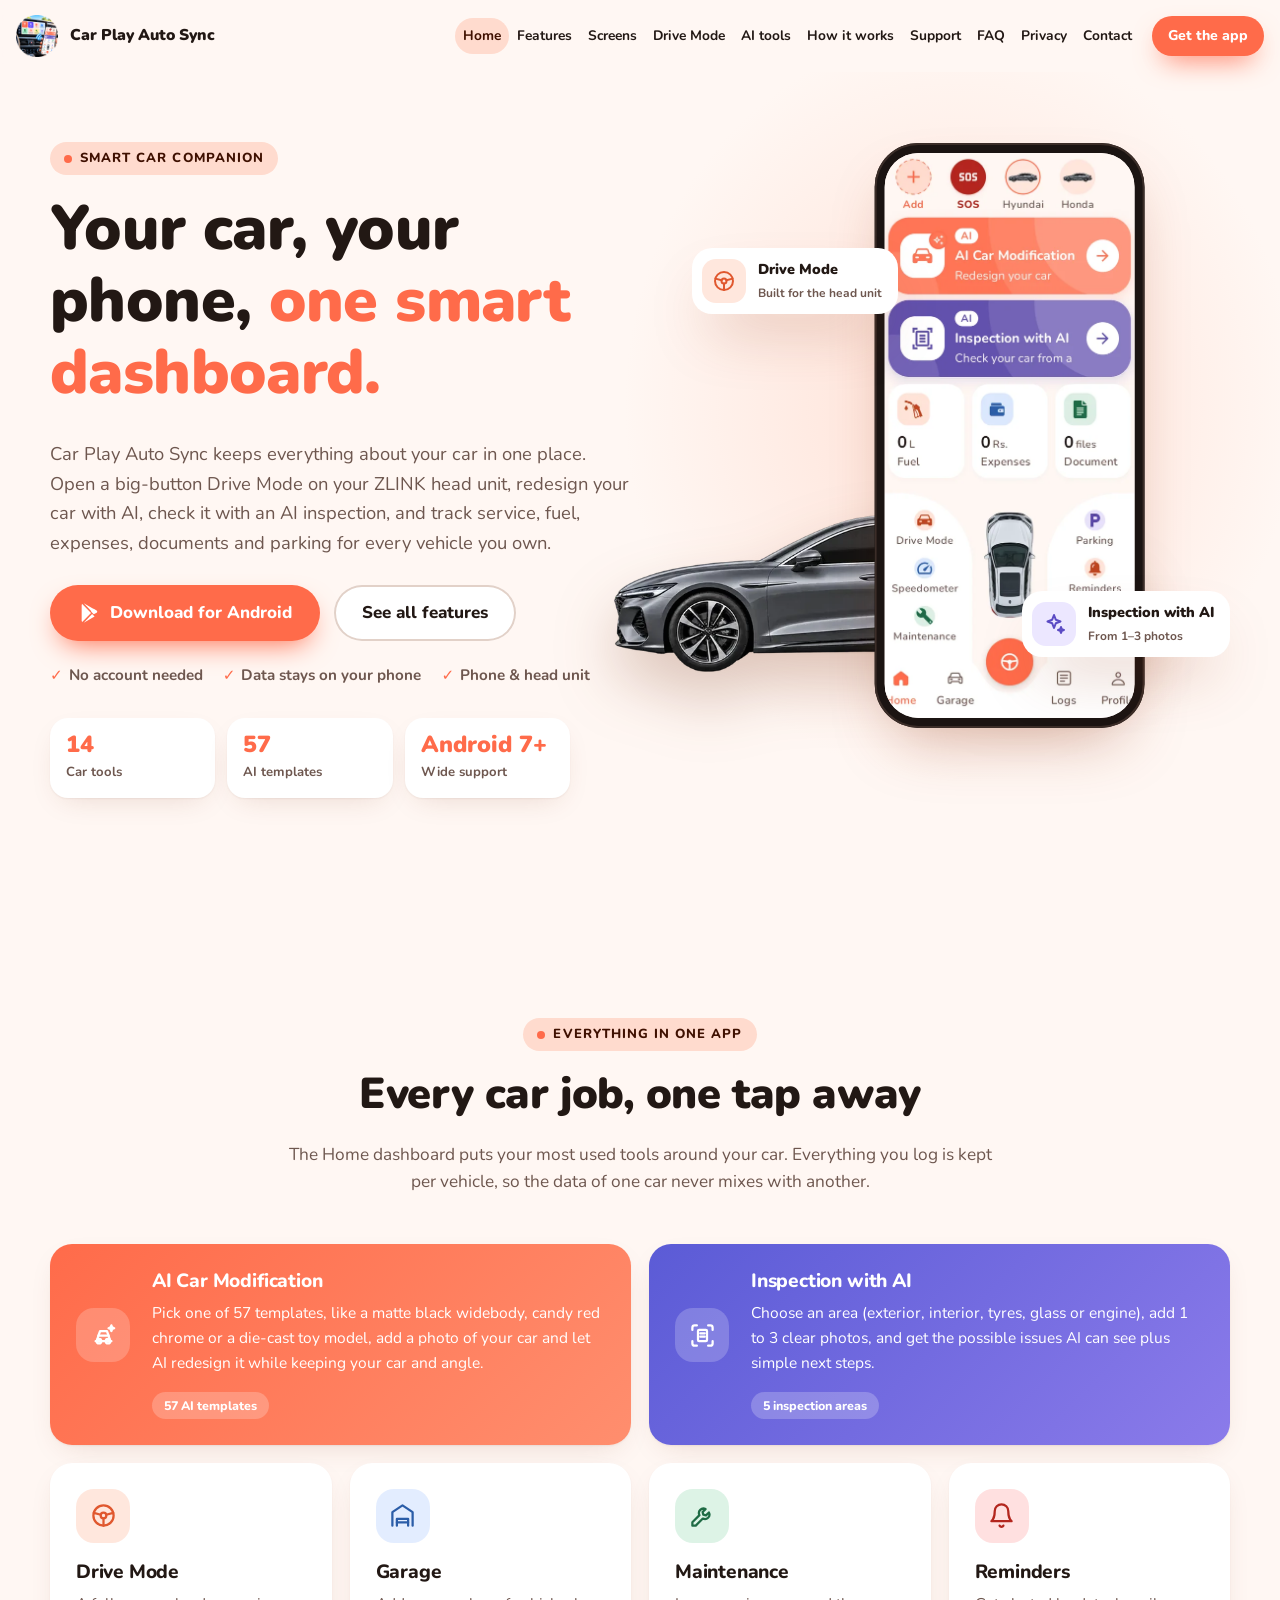
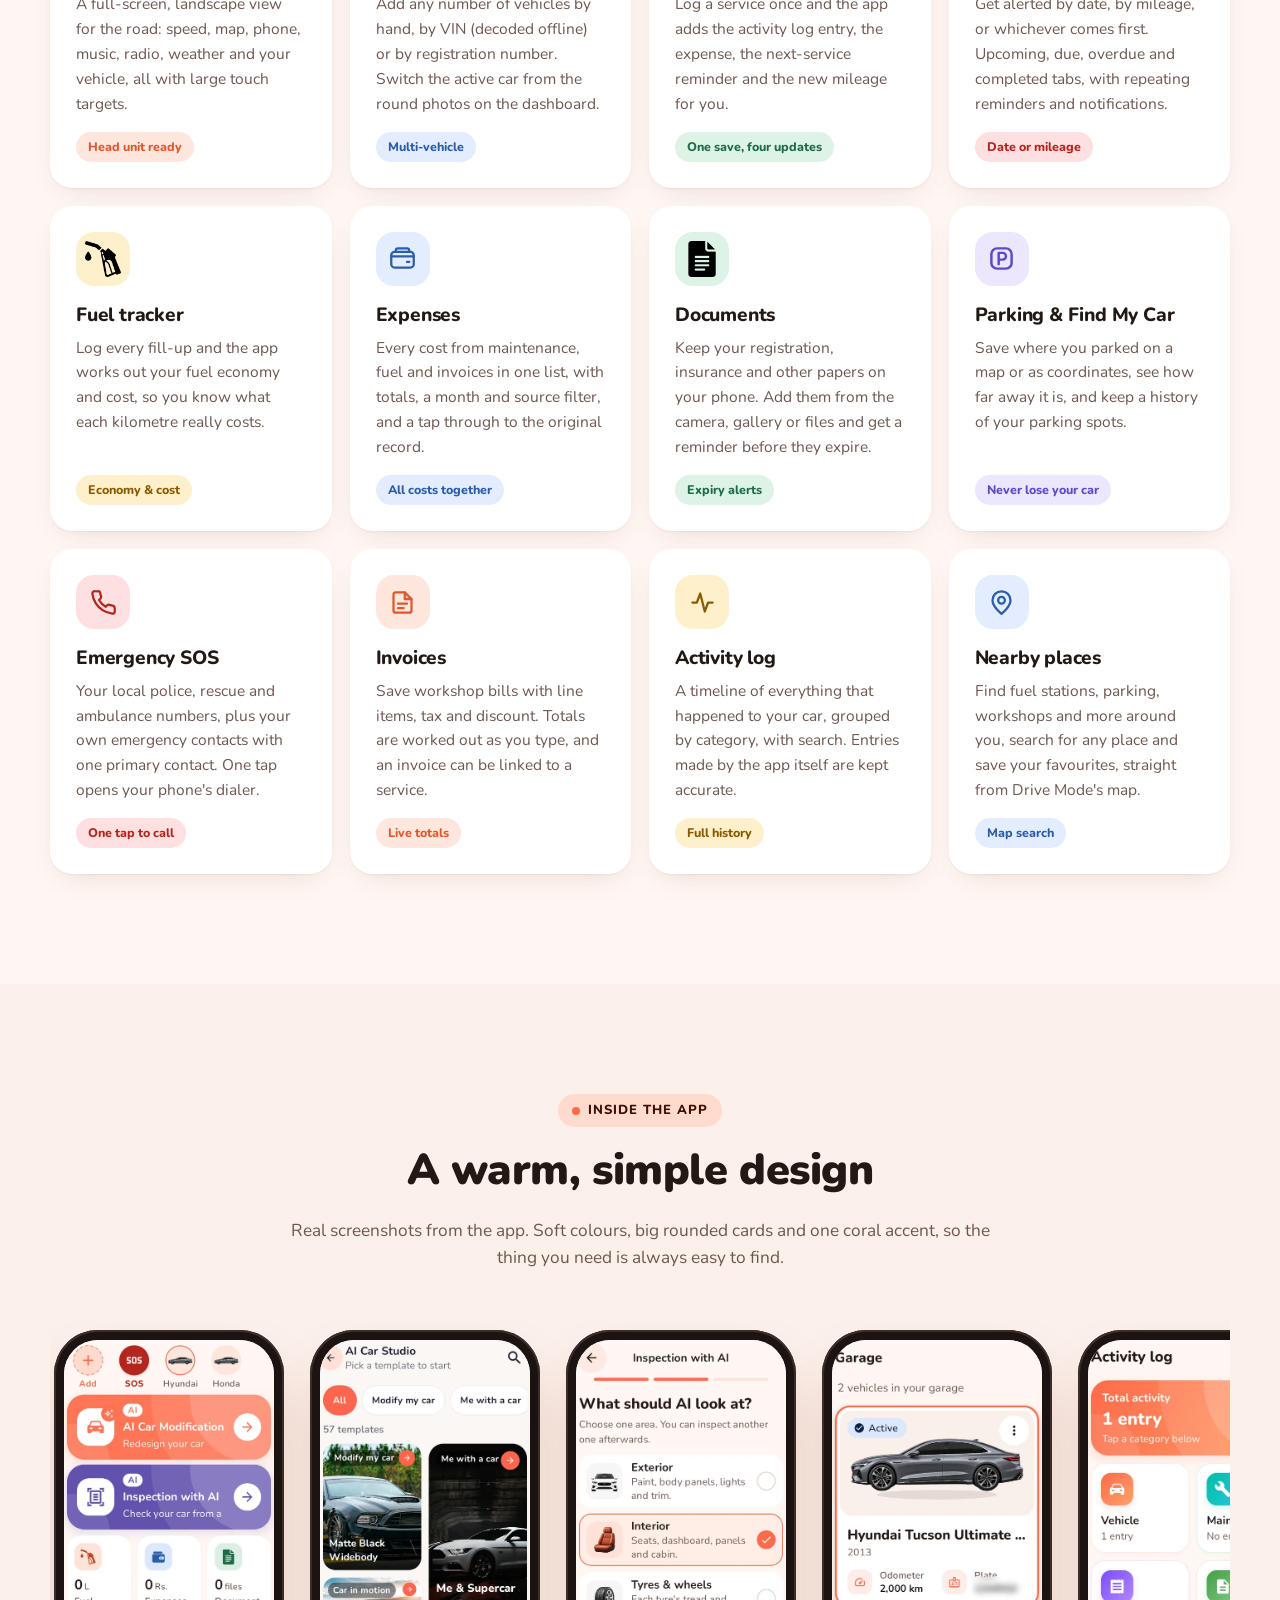
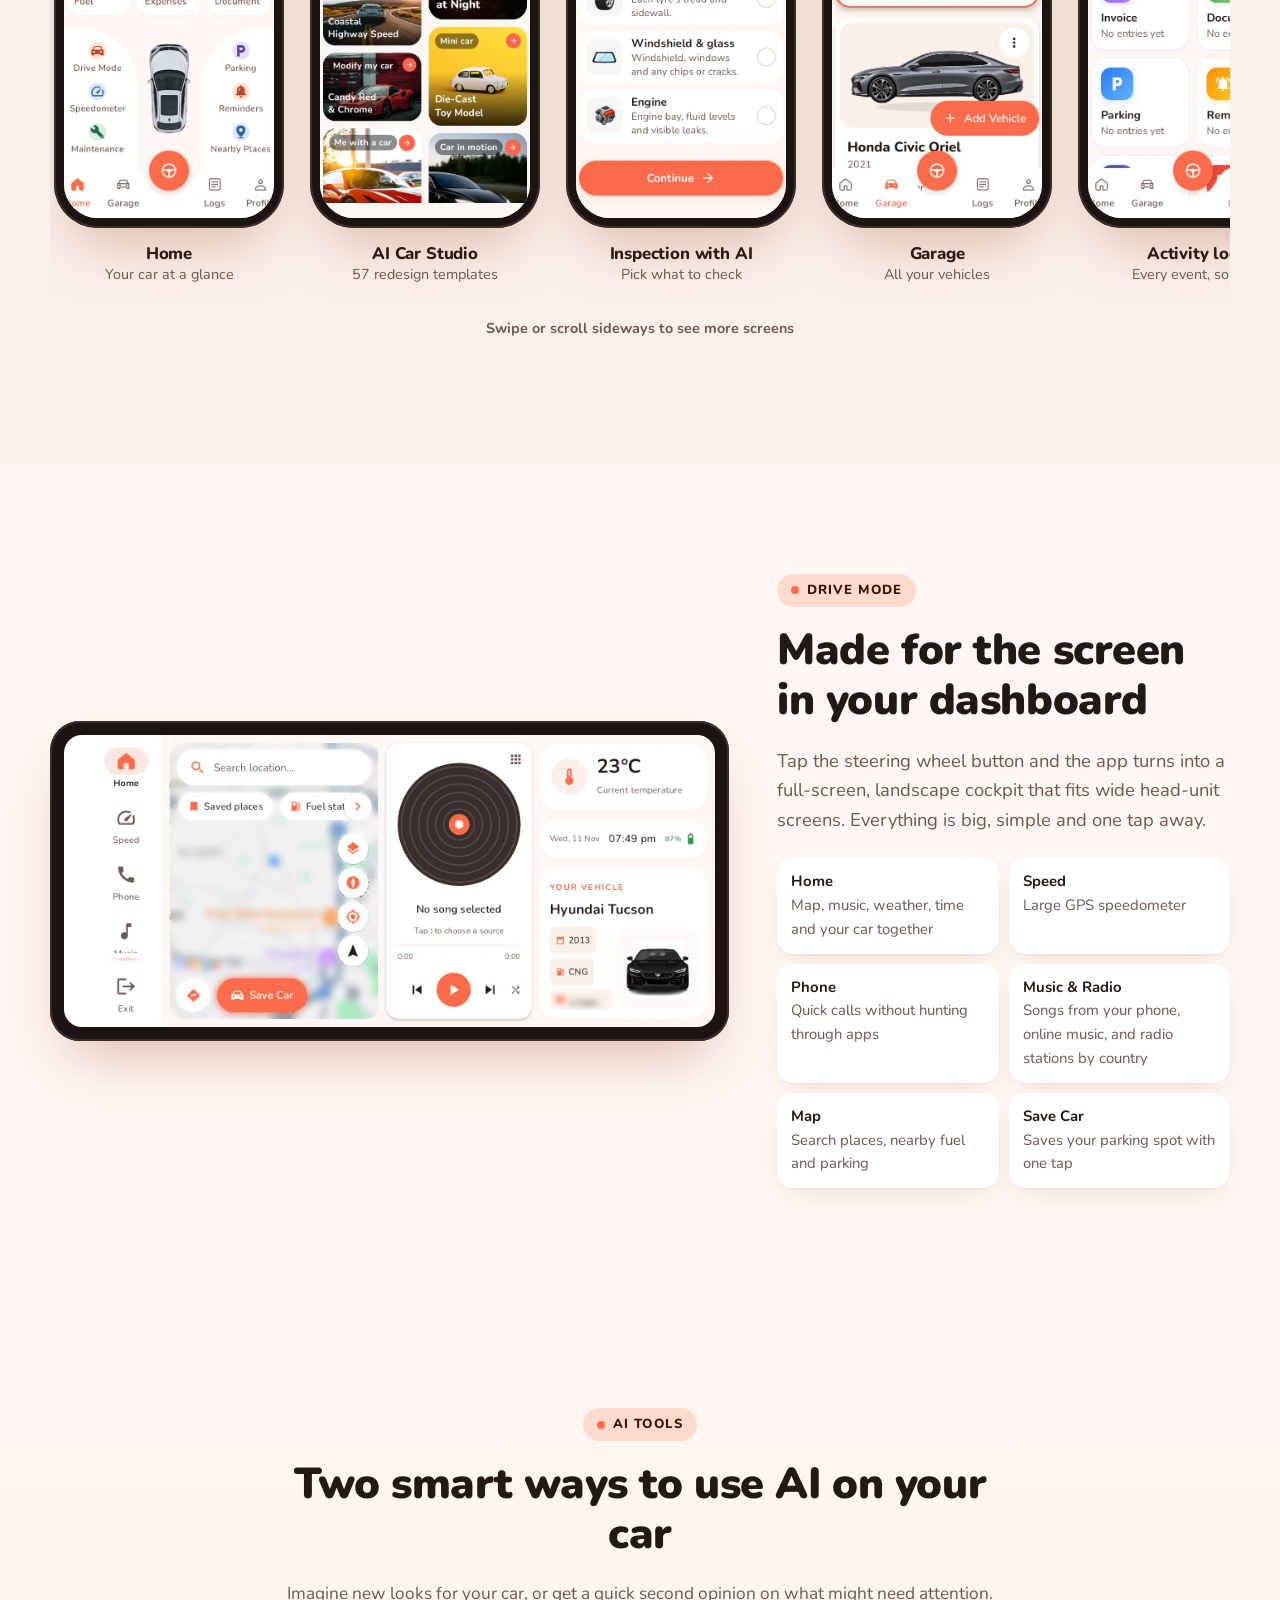
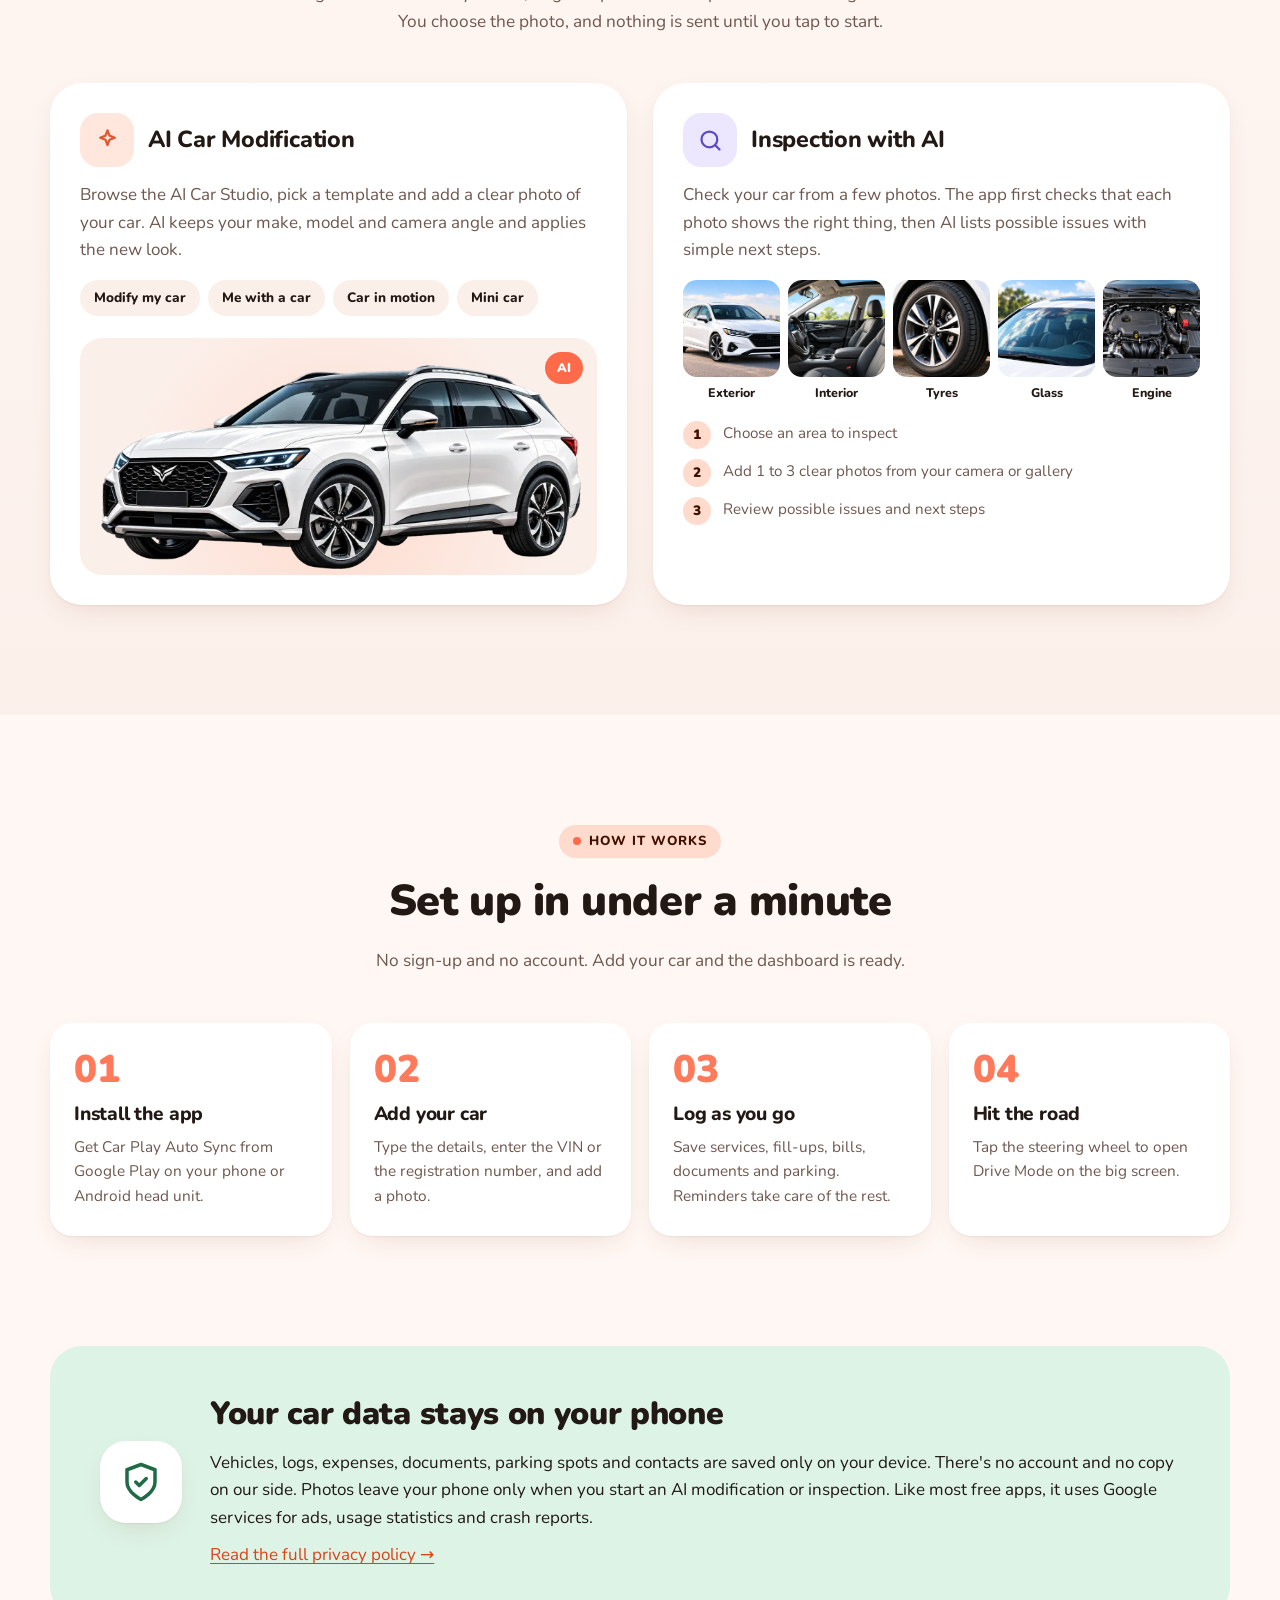
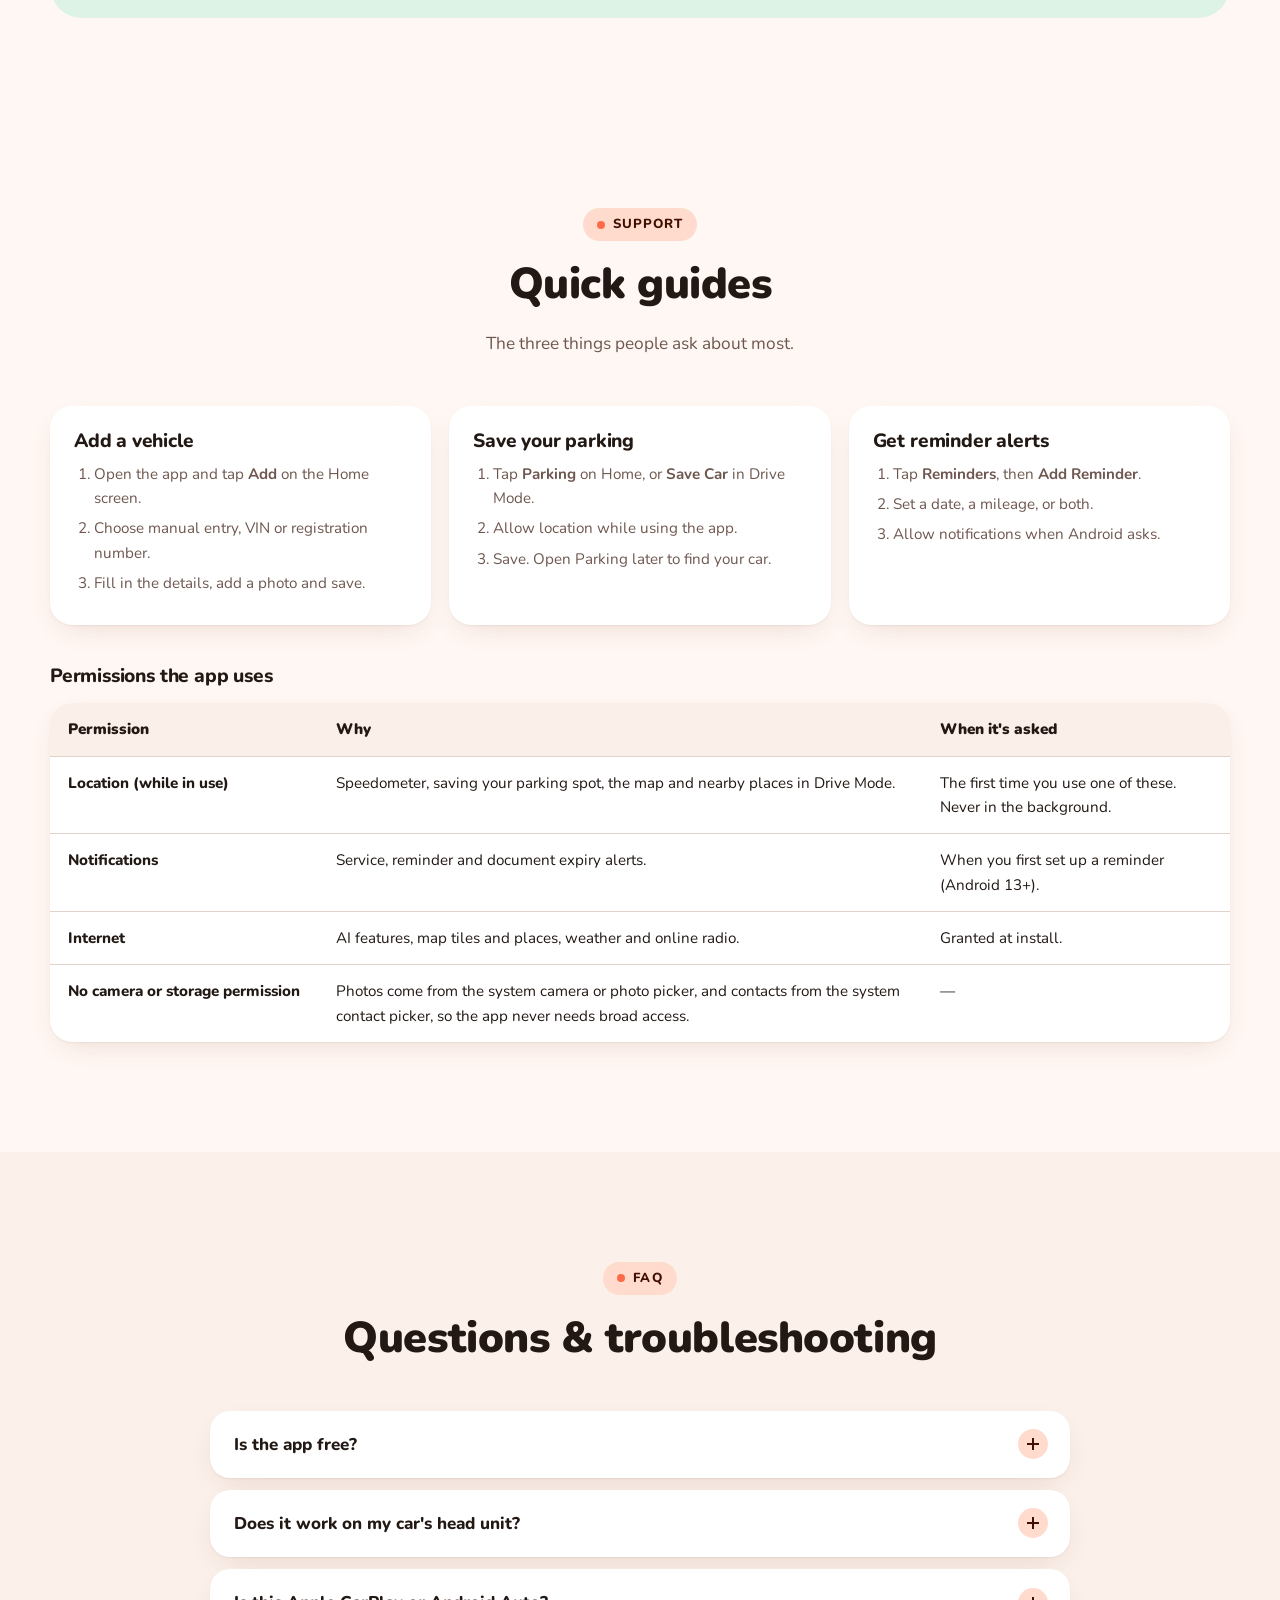
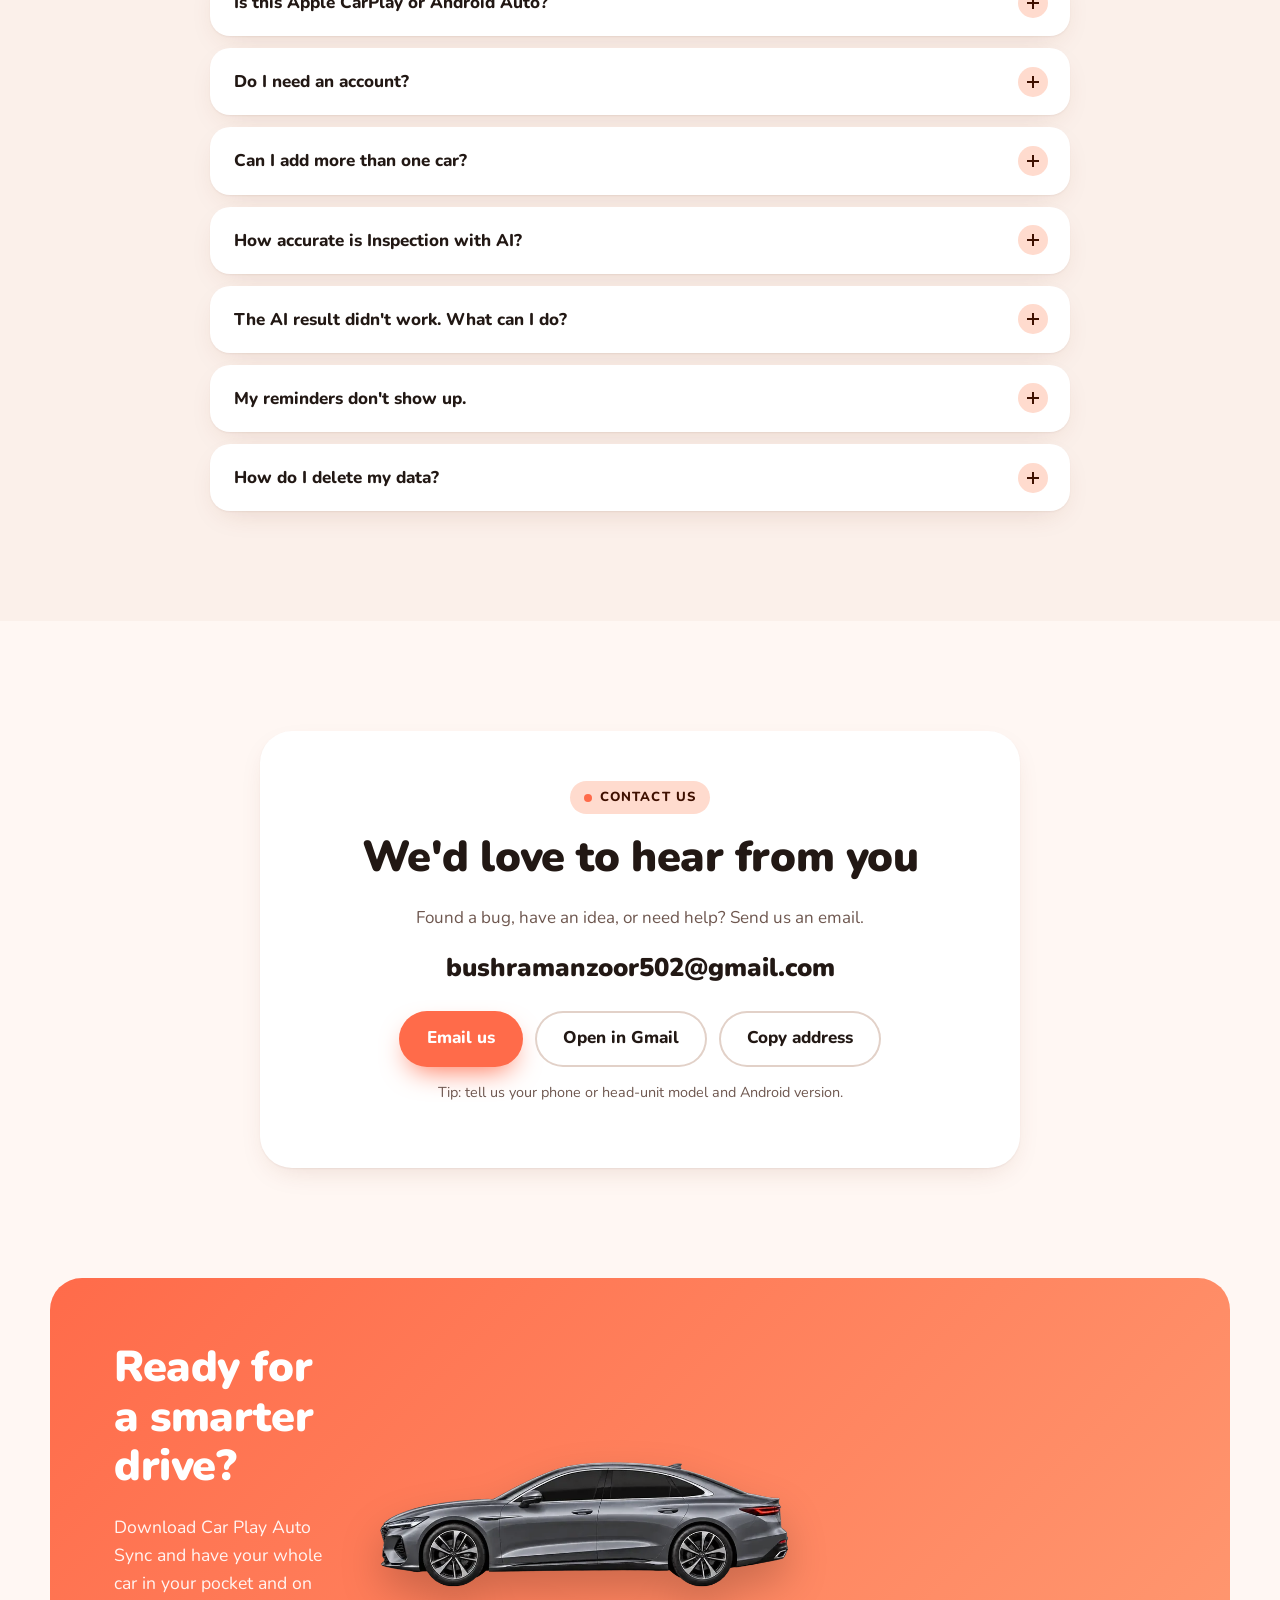
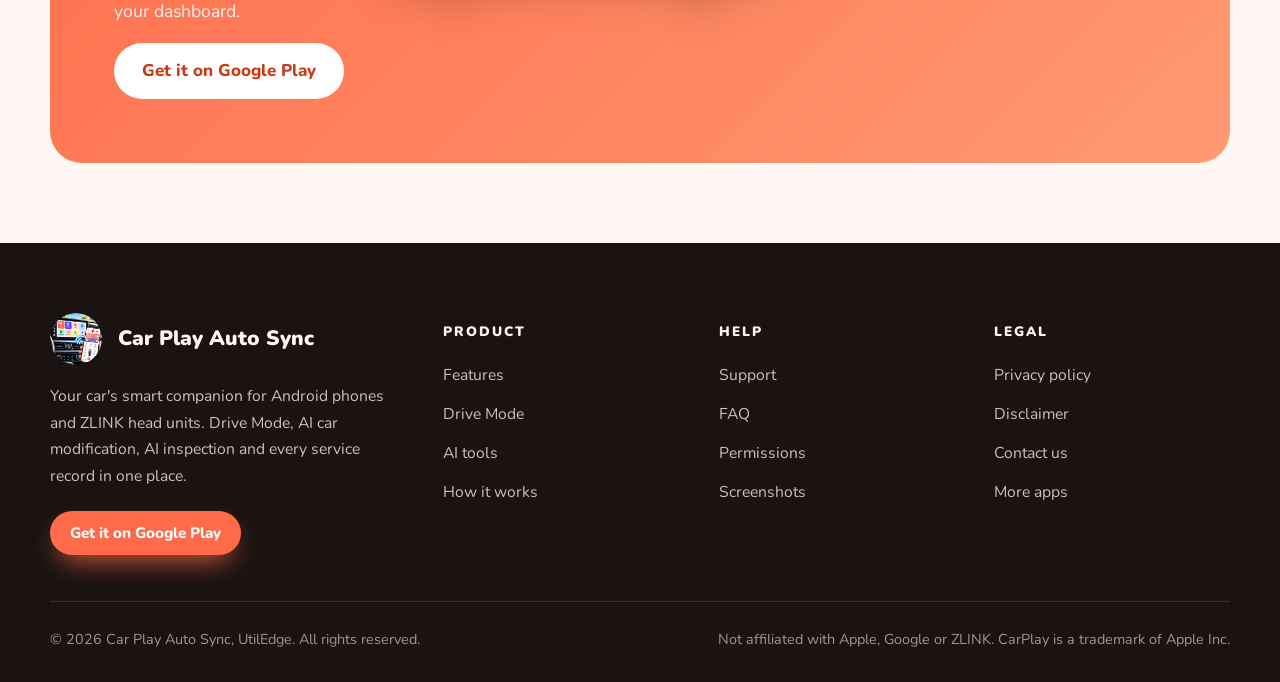
==== index.html @ 31ba386f "Hide hero badges on phones so they don't cover the screenshot Co-Authored-By: Claude Opus 5.5 <norep" ====
<!DOCTYPE html>
<html lang="en">
<head>
<meta charset="utf-8">
<meta name="viewport" content="width=device-width, initial-scale=1">
<title>Car Play Auto Sync for ZLINK: Smart Car Companion for Android</title>
<meta name="description" content="Car Play Auto Sync is an Android car companion app: a landscape Drive Mode for your head unit, AI Car Modification, Inspection with AI, maintenance, reminders, fuel, expenses, documents, parking and Emergency SOS, with your data kept on your phone.">
<meta name="theme-color" content="#FF6B4A">
<meta name="color-scheme" content="light">
<link rel="icon" href="assets/img/icons/launcher_round.png?v=1">
<link rel="apple-touch-icon" href="assets/img/icons/launcher.png?v=1">

<meta property="og:type" content="website">
<meta property="og:site_name" content="Car Play Auto Sync">
<meta property="og:title" content="Car Play Auto Sync for ZLINK: your smart car companion">
<meta property="og:description" content="Drive Mode for your head unit, AI car modification, AI inspection, maintenance, reminders, fuel, expenses, parking and SOS in one Android app.">
<meta property="og:image" content="https://carplayautosyncforzlink-web.netlify.app/assets/img/art/og.jpg?v=1">
<meta property="og:image:alt" content="A white sedan next to the Car Play Auto Sync app icon">
<meta name="twitter:card" content="summary_large_image">
<meta name="twitter:title" content="Car Play Auto Sync for ZLINK">
<meta name="twitter:description" content="Your car, your phone, one smart dashboard.">
<meta name="twitter:image" content="https://carplayautosyncforzlink-web.netlify.app/assets/img/art/og.jpg?v=1">

<link rel="preconnect" href="https://fonts.googleapis.com">
<link rel="preconnect" href="https://fonts.gstatic.com" crossorigin>
<link href="https://fonts.googleapis.com/css2?family=Nunito:wght@400;600;700;800;900&amp;display=swap" rel="stylesheet">
<link rel="stylesheet" href="assets/css/style.css?v=10">
</head>
<body>

<a class="skip-link" href="#features">Skip to content</a>

<header class="site-header">
  <div class="wrap nav">
    <a class="brand" href="#top">
      <img src="assets/img/icons/launcher_round.png?v=1" alt="" width="42" height="42">
      <span class="brand-name">Car Play Auto Sync<small>Smart car companion for ZLINK</small></span>
    </a>

    <nav aria-label="Main">
      <ul class="nav-links" id="navLinks">
        <li><a href="#top">Home</a></li>
        <li><a href="#features">Features</a></li>
        <li><a href="#screens">Screens</a></li>
        <li><a href="#drive">Drive Mode</a></li>
        <li><a href="#ai">AI tools</a></li>
        <li><a href="#how">How it works</a></li>
        <li><a href="#support">Support</a></li>
        <li><a href="#faq">FAQ</a></li>
        <li><a href="privacy.html">Privacy</a></li>
        <li><a href="#contact">Contact</a></li>
      </ul>
    </nav>

    <div class="nav-cta">
      <a class="btn btn-primary btn-sm" href="https://play.google.com/store/apps/details?id=utiledge.carplayandroid.carmirroring.auto.sync" target="_blank" rel="noopener">Get the app</a>
      <button class="nav-toggle" type="button" aria-label="Menu" aria-controls="navLinks" aria-expanded="false"><span></span></button>
    </div>
  </div>
</header>

<main>

<!-- ================= HERO ================= -->
<section class="hero" id="top">
  <div class="wrap hero-grid">

    <div class="hero-copy">
      <span class="eyebrow">Smart car companion</span>
      <h1>Your car, your phone, <span class="accent">one smart dashboard.</span></h1>
      <p class="lede">
        Car Play Auto Sync keeps everything about your car in one place. Open a big-button Drive Mode
        on your ZLINK head unit, redesign your car with AI, check it with an AI inspection, and track
        service, fuel, expenses, documents and parking for every vehicle you own.
      </p>

      <div class="hero-actions">
        <a class="btn btn-primary" href="https://play.google.com/store/apps/details?id=utiledge.carplayandroid.carmirroring.auto.sync" target="_blank" rel="noopener">
          <svg viewBox="0 0 24 24" fill="currentColor" aria-hidden="true"><path d="M4.6 2.3a1.5 1.5 0 0 0-.6 1.2v17a1.5 1.5 0 0 0 .6 1.2l9.6-9.7zm10.8 8.5 2.7-2.7L6.3 1.4l9.1 9.4zm4.9-1.6-3.1-1.8-3 3 3 3 3.1-1.8a1.4 1.4 0 0 0 0-2.4zM6.3 22.6l11.8-6.7-2.7-2.7z"/></svg>
          Download for Android
        </a>
        <a class="btn btn-ghost" href="#features">See all features</a>
      </div>

      <ul class="hero-points">
        <li>No account needed</li>
        <li>Data stays on your phone</li>
        <li>Phone &amp; head unit</li>
      </ul>

      <div class="hero-stats">
        <div class="stat"><strong>14</strong><span>Car tools</span></div>
        <div class="stat"><strong>57</strong><span>AI templates</span></div>
        <div class="stat"><strong>Android 7+</strong><span>Wide support</span></div>
      </div>
    </div>

    <div class="hero-media">
      <img class="hero-car" src="assets/img/art/default_vehicle_photo.webp?v=1" width="800" height="450" alt="" aria-hidden="true">
      <div class="phone hero-phone phone-float">
        <div class="screen"><img src="assets/img/screens/dashboard.webp?v=1" width="540" height="1149" alt="The app's Home dashboard: vehicle switcher, SOS button, AI Car Modification and Inspection with AI cards, fuel, expenses and documents counters, and quick actions around a car"></div>
      </div>
      <div class="hero-badge badge-a">
        <span class="ic" style="background:var(--peach);color:var(--peach-ink)"><svg viewBox="0 0 24 24" fill="none" stroke="currentColor" stroke-width="2" stroke-linecap="round" stroke-linejoin="round" aria-hidden="true"><circle cx="12" cy="12" r="9"/><circle cx="12" cy="12" r="2.5"/><path d="M12 14.5V21M9.6 11.3 3.4 9.6M14.4 11.3l6.2-1.7"/></svg></span>
        <div><b>Drive Mode</b><small>Built for the head unit</small></div>
      </div>
      <div class="hero-badge badge-b">
        <span class="ic" style="background:var(--lav);color:var(--lav-ink)"><svg viewBox="0 0 24 24" fill="none" stroke="currentColor" stroke-width="2" stroke-linecap="round" stroke-linejoin="round" aria-hidden="true"><path d="M12 3l1.8 4.7L18.5 9.5l-4.7 1.8L12 16l-1.8-4.7L5.5 9.5l4.7-1.8z"/><path d="M19 15l.8 2.2L22 18l-2.2.8L19 21l-.8-2.2L16 18l2.2-.8z"/></svg></span>
        <div><b>Inspection with AI</b><small>From 1–3 photos</small></div>
      </div>
    </div>

  </div>
</section>

<!-- ================= FEATURES ================= -->
<section id="features">
  <div class="wrap">
    <div class="section-head reveal">
      <span class="eyebrow">Everything in one app</span>
      <h2>Every car job, one tap away</h2>
      <p>The Home dashboard puts your most used tools around your car. Everything you log is kept per
         vehicle, so the data of one car never mixes with another.</p>
    </div>

    <div class="feature-grid">

      <article class="f-card wide reveal">
        <div class="f-icon"><svg viewBox="0 0 24 24" fill="none" stroke="currentColor" stroke-width="2" stroke-linecap="round" stroke-linejoin="round" aria-hidden="true"><path d="M5 17h14M6 17l1.5-5h9L18 17"/><path d="M7.5 12 9 8h6l1.5 4"/><circle cx="8" cy="17" r="2"/><circle cx="16" cy="17" r="2"/><path d="M19 3l.7 1.8L21.5 5.5l-1.8.7L19 8l-.7-1.8-1.8-.7 1.8-.7z"/></svg></div>
        <div>
          <h3>AI Car Modification</h3>
          <p>Pick one of 57 templates, like a matte black widebody, candy red chrome or a die-cast toy
             model, add a photo of your car and let AI redesign it while keeping your car and angle.</p>
          <span class="f-tag">57 AI templates</span>
        </div>
      </article>

      <article class="f-card wide lav reveal">
        <div class="f-icon"><svg viewBox="0 0 24 24" fill="none" stroke="currentColor" stroke-width="2" stroke-linecap="round" stroke-linejoin="round" aria-hidden="true"><path d="M3 7V5a2 2 0 0 1 2-2h2M17 3h2a2 2 0 0 1 2 2v2M21 17v2a2 2 0 0 1-2 2h-2M7 21H5a2 2 0 0 1-2-2v-2"/><rect x="8" y="7" width="8" height="10" rx="1"/><path d="M10 10h4M10 13h4"/></svg></div>
        <div>
          <h3>Inspection with AI</h3>
          <p>Choose an area (exterior, interior, tyres, glass or engine), add 1 to 3 clear photos, and get
             the possible issues AI can see plus simple next steps.</p>
          <span class="f-tag">5 inspection areas</span>
        </div>
      </article>

      <article class="f-card t-peach reveal">
        <div class="f-icon"><svg viewBox="0 0 24 24" fill="none" stroke="currentColor" stroke-width="2" stroke-linecap="round" stroke-linejoin="round" aria-hidden="true"><circle cx="12" cy="12" r="9"/><circle cx="12" cy="12" r="2.5"/><path d="M12 14.5V21M9.6 11.3 3.4 9.6M14.4 11.3l6.2-1.7"/></svg></div>
        <h3>Drive Mode</h3>
        <p>A full-screen, landscape view for the road: speed, map, phone, music, radio, weather and your
           vehicle, all with large touch targets.</p>
        <span class="f-tag">Head unit ready</span>
      </article>

      <article class="f-card t-blue reveal">
        <div class="f-icon"><svg viewBox="0 0 24 24" fill="none" stroke="currentColor" stroke-width="2" stroke-linecap="round" stroke-linejoin="round" aria-hidden="true"><path d="M3 21V9l9-6 9 6v12"/><path d="M7 21v-6h10v6"/><path d="M7 18h10"/></svg></div>
        <h3>Garage</h3>
        <p>Add any number of vehicles by hand, by VIN (decoded offline) or by registration number. Switch
           the active car from the round photos on the dashboard.</p>
        <span class="f-tag">Multi-vehicle</span>
      </article>

      <article class="f-card t-mint reveal">
        <div class="f-icon"><svg viewBox="0 0 24 24" fill="none" stroke="currentColor" stroke-width="2" stroke-linecap="round" stroke-linejoin="round" aria-hidden="true"><path d="M14.7 6.3a4 4 0 0 0-5.4 5.4L3 18v3h3l6.3-6.3a4 4 0 0 0 5.4-5.4l-2.6 2.6-2.4-.6-.6-2.4z"/></svg></div>
        <h3>Maintenance</h3>
        <p>Log a service once and the app adds the activity log entry, the expense, the next-service
           reminder and the new mileage for you.</p>
        <span class="f-tag">One save, four updates</span>
      </article>

      <article class="f-card t-rose reveal">
        <div class="f-icon"><svg viewBox="0 0 24 24" fill="none" stroke="currentColor" stroke-width="2" stroke-linecap="round" stroke-linejoin="round" aria-hidden="true"><path d="M6 8a6 6 0 0 1 12 0c0 7 3 9 3 9H3s3-2 3-9"/><path d="M10.3 21a1.9 1.9 0 0 0 3.4 0"/></svg></div>
        <h3>Reminders</h3>
        <p>Get alerted by date, by mileage, or whichever comes first. Upcoming, due, overdue and completed
           tabs, with repeating reminders and notifications.</p>
        <span class="f-tag">Date or mileage</span>
      </article>

      <article class="f-card t-sun reveal">
        <div class="f-icon"><img src="assets/img/art/ic_fuel.webp?v=1" width="128" height="128" alt=""></div>
        <h3>Fuel tracker</h3>
        <p>Log every fill-up and the app works out your fuel economy and cost, so you know what each
           kilometre really costs.</p>
        <span class="f-tag">Economy &amp; cost</span>
      </article>

      <article class="f-card t-blue reveal">
        <div class="f-icon"><svg viewBox="0 0 24 24" fill="none" stroke="currentColor" stroke-width="2" stroke-linecap="round" stroke-linejoin="round" aria-hidden="true"><rect x="2" y="6" width="20" height="14" rx="3"/><path d="M2 10h20"/><path d="M16 15h2"/><path d="M6 6V5a2 2 0 0 1 2-2h8a2 2 0 0 1 2 2v1"/></svg></div>
        <h3>Expenses</h3>
        <p>Every cost from maintenance, fuel and invoices in one list, with totals, a month and source
           filter, and a tap through to the original record.</p>
        <span class="f-tag">All costs together</span>
      </article>

      <article class="f-card t-mint reveal">
        <div class="f-icon"><img src="assets/img/art/ic_documents.webp?v=1" width="128" height="128" alt=""></div>
        <h3>Documents</h3>
        <p>Keep your registration, insurance and other papers on your phone. Add them from the camera,
           gallery or files and get a reminder before they expire.</p>
        <span class="f-tag">Expiry alerts</span>
      </article>

      <article class="f-card t-lav reveal">
        <div class="f-icon"><svg viewBox="0 0 24 24" fill="none" stroke="currentColor" stroke-width="2.2" stroke-linecap="round" stroke-linejoin="round" aria-hidden="true"><rect x="3" y="3" width="18" height="18" rx="5"/><path d="M9.5 17V7h3.5a3 3 0 0 1 0 6H9.5"/></svg></div>
        <h3>Parking &amp; Find My Car</h3>
        <p>Save where you parked on a map or as coordinates, see how far away it is, and keep a history
           of your parking spots.</p>
        <span class="f-tag">Never lose your car</span>
      </article>

      <article class="f-card t-rose reveal">
        <div class="f-icon"><svg viewBox="0 0 24 24" fill="none" stroke="currentColor" stroke-width="2" stroke-linecap="round" stroke-linejoin="round" aria-hidden="true"><path d="M22 16.9v3a2 2 0 0 1-2.2 2 19.8 19.8 0 0 1-8.6-3.1 19.5 19.5 0 0 1-6-6A19.8 19.8 0 0 1 2.1 4.2 2 2 0 0 1 4.1 2h3a2 2 0 0 1 2 1.7c.1.9.4 1.8.7 2.7a2 2 0 0 1-.5 2.1L8 9.8a16 16 0 0 0 6 6l1.3-1.3a2 2 0 0 1 2.1-.4c.9.3 1.8.6 2.7.7a2 2 0 0 1 1.7 2z"/></svg></div>
        <h3>Emergency SOS</h3>
        <p>Your local police, rescue and ambulance numbers, plus your own emergency contacts with one
           primary contact. One tap opens your phone's dialer.</p>
        <span class="f-tag">One tap to call</span>
      </article>

      <article class="f-card t-peach reveal">
        <div class="f-icon"><svg viewBox="0 0 24 24" fill="none" stroke="currentColor" stroke-width="2" stroke-linecap="round" stroke-linejoin="round" aria-hidden="true"><path d="M14 3H6a2 2 0 0 0-2 2v14a2 2 0 0 0 2 2h12a2 2 0 0 0 2-2V9z"/><path d="M14 3v6h6"/><path d="M8 13h8M8 17h5"/></svg></div>
        <h3>Invoices</h3>
        <p>Save workshop bills with line items, tax and discount. Totals are worked out as you type, and
           an invoice can be linked to a service.</p>
        <span class="f-tag">Live totals</span>
      </article>

      <article class="f-card t-sun reveal">
        <div class="f-icon"><svg viewBox="0 0 24 24" fill="none" stroke="currentColor" stroke-width="2" stroke-linecap="round" stroke-linejoin="round" aria-hidden="true"><path d="M3 12h4l3-8 4 16 3-8h4"/></svg></div>
        <h3>Activity log</h3>
        <p>A timeline of everything that happened to your car, grouped by category, with search. Entries
           made by the app itself are kept accurate.</p>
        <span class="f-tag">Full history</span>
      </article>

      <article class="f-card t-blue reveal">
        <div class="f-icon"><svg viewBox="0 0 24 24" fill="none" stroke="currentColor" stroke-width="2" stroke-linecap="round" stroke-linejoin="round" aria-hidden="true"><path d="M20 10c0 6-8 12-8 12S4 16 4 10a8 8 0 0 1 16 0z"/><circle cx="12" cy="10" r="3"/></svg></div>
        <h3>Nearby places</h3>
        <p>Find fuel stations, parking, workshops and more around you, search for any place and save
           your favourites, straight from Drive Mode's map.</p>
        <span class="f-tag">Map search</span>
      </article>


    </div>
  </div>
</section>

<!-- ================= SCREENS ================= -->
<section id="screens" class="screens">
  <div class="wrap">
    <div class="section-head reveal">
      <span class="eyebrow">Inside the app</span>
      <h2>A warm, simple design</h2>
      <p>Real screenshots from the app. Soft colours, big rounded cards and one coral accent, so the
         thing you need is always easy to find.</p>
    </div>

    <div class="screens-track reveal" tabindex="0" aria-label="App screenshots, scroll sideways">
      <figure class="screen-item">
        <div class="phone"><div class="screen"><img src="assets/img/screens/dashboard.webp?v=1" width="540" height="1149" loading="lazy" alt="Home dashboard with AI cards, counters and quick actions"></div></div>
        <figcaption><h3>Home</h3><p>Your car at a glance</p></figcaption>
      </figure>
      <figure class="screen-item">
        <div class="phone"><div class="screen"><img src="assets/img/screens/ai_studio.webp?v=1" width="540" height="1149" loading="lazy" alt="AI Car Studio template gallery with Modify my car, Me with a car, Car in motion and Mini car templates"></div></div>
        <figcaption><h3>AI Car Studio</h3><p>57 redesign templates</p></figcaption>
      </figure>
      <figure class="screen-item">
        <div class="phone"><div class="screen"><img src="assets/img/screens/inspection_area.webp?v=1" width="540" height="1149" loading="lazy" alt="Inspection with AI: choose exterior, interior, tyres and wheels, windshield and glass, or engine"></div></div>
        <figcaption><h3>Inspection with AI</h3><p>Pick what to check</p></figcaption>
      </figure>
      <figure class="screen-item">
        <div class="phone"><div class="screen"><img src="assets/img/screens/garage.webp?v=1" width="540" height="1149" loading="lazy" alt="Garage listing two vehicles with odometer and plate"></div></div>
        <figcaption><h3>Garage</h3><p>All your vehicles</p></figcaption>
      </figure>
      <figure class="screen-item">
        <div class="phone"><div class="screen"><img src="assets/img/screens/activity_log.webp?v=1" width="540" height="1149" loading="lazy" alt="Activity log with categories: vehicle, maintenance, invoice, document, parking and reminders"></div></div>
        <figcaption><h3>Activity log</h3><p>Every event, sorted</p></figcaption>
      </figure>
      <figure class="screen-item">
        <div class="phone"><div class="screen"><img src="assets/img/screens/emergency_sos.webp?v=1" width="540" height="1149" loading="lazy" alt="Emergency SOS with police, rescue and ambulance numbers"></div></div>
        <figcaption><h3>Emergency SOS</h3><p>Help in one tap</p></figcaption>
      </figure>
      <figure class="screen-item">
        <div class="phone"><div class="screen"><img src="assets/img/screens/parking.webp?v=1" width="540" height="1149" loading="lazy" alt="Parking screen with a map and a Save parking card"></div></div>
        <figcaption><h3>Parking</h3><p>Save your spot</p></figcaption>
      </figure>
      <figure class="screen-item">
        <div class="phone"><div class="screen"><img src="assets/img/screens/reminders.webp?v=1" width="540" height="1149" loading="lazy" alt="Reminders screen"></div></div>
        <figcaption><h3>Reminders</h3><p>By date or mileage</p></figcaption>
      </figure>
    </div>
    <p class="track-hint">Swipe or scroll sideways to see more screens</p>
  </div>
</section>

<!-- ================= DRIVE MODE ================= -->
<section id="drive">
  <div class="wrap drive-grid">
    <div class="reveal">
      <div class="headunit">
        <div class="screen"><img src="assets/img/screens/drive_mode.webp?v=3" width="1604" height="720" loading="lazy" alt="Drive Mode home in landscape: a sidebar with Home, Speed, Phone, Music and Exit, a map with place search and Save Car, a music player, temperature, date and time, and the active vehicle"></div>
      </div>
    </div>
    <div class="reveal">
      <span class="eyebrow">Drive Mode</span>
      <h2>Made for the screen in your dashboard</h2>
      <p class="lede">Tap the steering wheel button and the app turns into a full-screen, landscape
        cockpit that fits wide head-unit screens. Everything is big, simple and one tap away.</p>
      <ul class="tab-list">
        <li><b>Home</b>Map, music, weather, time and your car together</li>
        <li><b>Speed</b>Large GPS speedometer</li>
        <li><b>Phone</b>Quick calls without hunting through apps</li>
        <li><b>Music &amp; Radio</b>Songs from your phone, online music, and radio stations by country</li>
        <li><b>Map</b>Search places, nearby fuel and parking</li>
        <li><b>Save Car</b>Saves your parking spot with one tap</li>
      </ul>
    </div>
  </div>
</section>

<!-- ================= AI ================= -->
<section id="ai" class="ai">
  <div class="wrap">
    <div class="section-head reveal">
      <span class="eyebrow">AI tools</span>
      <h2>Two smart ways to use AI on your car</h2>
      <p>Imagine new looks for your car, or get a quick second opinion on what might need attention.
         You choose the photo, and nothing is sent until you tap to start.</p>
    </div>

    <div class="ai-grid">
      <article class="ai-card reveal">
        <div class="ai-head">
          <div class="f-icon t-peach"><svg viewBox="0 0 24 24" fill="none" stroke="currentColor" stroke-width="2" stroke-linecap="round" stroke-linejoin="round" aria-hidden="true"><path d="M12 3l1.8 4.7L18.5 9.5l-4.7 1.8L12 16l-1.8-4.7L5.5 9.5l4.7-1.8z"/></svg></div>
          <h3>AI Car Modification</h3>
        </div>
        <p>Browse the AI Car Studio, pick a template and add a clear photo of your car. AI keeps your
           make, model and camera angle and applies the new look.</p>
        <ul class="chips">
          <li>Modify my car</li><li>Me with a car</li><li>Car in motion</li><li>Mini car</li>
        </ul>
        <div class="mod-visual">
          <span class="spark">AI</span>
          <img src="assets/img/art/suv_white.webp?v=1" width="720" height="300" loading="lazy" alt="A white SUV, the kind of photo you add to the AI Car Studio">
        </div>
      </article>

      <article class="ai-card reveal">
        <div class="ai-head">
          <div class="f-icon t-lav"><svg viewBox="0 0 24 24" fill="none" stroke="currentColor" stroke-width="2" stroke-linecap="round" stroke-linejoin="round" aria-hidden="true"><circle cx="11" cy="11" r="7"/><path d="m20 20-3.5-3.5"/></svg></div>
          <h3>Inspection with AI</h3>
        </div>
        <p>Check your car from a few photos. The app first checks that each photo shows the right
           thing, then AI lists possible issues with simple next steps.</p>
        <div class="area-grid">
          <figure class="area"><img src="assets/img/art/exterior_car.webp?v=1" width="600" height="450" loading="lazy" alt="">Exterior</figure>
          <figure class="area"><img src="assets/img/art/car_interior.webp?v=1" width="600" height="450" loading="lazy" alt="">Interior</figure>
          <figure class="area"><img src="assets/img/art/tyre_wheel.webp?v=1" width="600" height="450" loading="lazy" alt="">Tyres</figure>
          <figure class="area"><img src="assets/img/art/windshield.webp?v=1" width="600" height="450" loading="lazy" alt="">Glass</figure>
          <figure class="area"><img src="assets/img/art/engine_bay.webp?v=1" width="600" height="450" loading="lazy" alt="">Engine</figure>
        </div>
        <ol class="steps-mini">
          <li>Choose an area to inspect</li>
          <li>Add 1 to 3 clear photos from your camera or gallery</li>
          <li>Review possible issues and next steps</li>
        </ol>
      </article>
    </div>
  </div>
</section>

<!-- ================= HOW ================= -->
<section id="how">
  <div class="wrap">
    <div class="section-head reveal">
      <span class="eyebrow">How it works</span>
      <h2>Set up in under a minute</h2>
      <p>No sign-up and no account. Add your car and the dashboard is ready.</p>
    </div>
    <div class="steps">
      <div class="step reveal"><h3>Install the app</h3><p>Get Car Play Auto Sync from Google Play on your phone or Android head unit.</p></div>
      <div class="step reveal"><h3>Add your car</h3><p>Type the details, enter the VIN or the registration number, and add a photo.</p></div>
      <div class="step reveal"><h3>Log as you go</h3><p>Save services, fill-ups, bills, documents and parking. Reminders take care of the rest.</p></div>
      <div class="step reveal"><h3>Hit the road</h3><p>Tap the steering wheel to open Drive Mode on the big screen.</p></div>
    </div>
  </div>
</section>

<!-- ================= PRIVACY BAND ================= -->
<section id="privacy" class="tight">
  <div class="wrap">
    <div class="band band-privacy t-mint reveal">
      <div class="big-ic"><svg viewBox="0 0 24 24" fill="none" stroke="currentColor" stroke-width="2" stroke-linecap="round" stroke-linejoin="round" aria-hidden="true"><path d="M12 22s8-4 8-10V5l-8-3-8 3v7c0 6 8 10 8 10z"/><path d="m9 12 2 2 4-4"/></svg></div>
      <div>
        <h2>Your car data stays on your phone</h2>
        <p>Vehicles, logs, expenses, documents, parking spots and contacts are saved only on your device. There's
           no account and no copy on our side. Photos leave your phone only when you start an AI modification or
           inspection. Like most free apps, it uses Google services for ads, usage statistics and crash reports.</p>
        <a href="privacy.html">Read the full privacy policy →</a>
      </div>
    </div>
  </div>
</section>

<!-- ================= SUPPORT ================= -->
<section id="support">
  <div class="wrap">
    <div class="section-head reveal">
      <span class="eyebrow">Support</span>
      <h2>Quick guides</h2>
      <p>The three things people ask about most.</p>
    </div>

    <div class="support-grid">
      <div class="guide reveal">
        <h3>Add a vehicle</h3>
        <ol>
          <li>Open the app and tap <b>Add</b> on the Home screen.</li>
          <li>Choose manual entry, VIN or registration number.</li>
          <li>Fill in the details, add a photo and save.</li>
        </ol>
      </div>
      <div class="guide reveal">
        <h3>Save your parking</h3>
        <ol>
          <li>Tap <b>Parking</b> on Home, or <b>Save Car</b> in Drive Mode.</li>
          <li>Allow location while using the app.</li>
          <li>Save. Open Parking later to find your car.</li>
        </ol>
      </div>
      <div class="guide reveal">
        <h3>Get reminder alerts</h3>
        <ol>
          <li>Tap <b>Reminders</b>, then <b>Add Reminder</b>.</li>
          <li>Set a date, a mileage, or both.</li>
          <li>Allow notifications when Android asks.</li>
        </ol>
      </div>
    </div>

    <h3 id="permissions" class="reveal" style="margin-bottom:16px">Permissions the app uses</h3>
    <div class="table-wrap reveal">
      <table>
        <thead><tr><th>Permission</th><th>Why</th><th>When it's asked</th></tr></thead>
        <tbody>
          <tr><td>Location (while in use)</td><td>Speedometer, saving your parking spot, the map and nearby places in Drive Mode.</td><td>The first time you use one of these. Never in the background.</td></tr>
          <tr><td>Notifications</td><td>Service, reminder and document expiry alerts.</td><td>When you first set up a reminder (Android 13+).</td></tr>
          <tr><td>Internet</td><td>AI features, map tiles and places, weather and online radio.</td><td>Granted at install.</td></tr>
          <tr><td>No camera or storage permission</td><td>Photos come from the system camera or photo picker, and contacts from the system contact picker, so the app never needs broad access.</td><td>—</td></tr>
        </tbody>
      </table>
    </div>
  </div>
</section>

<!-- ================= FAQ ================= -->
<section id="faq" class="screens">
  <div class="wrap">
    <div class="section-head reveal">
      <span class="eyebrow">FAQ</span>
      <h2>Questions &amp; troubleshooting</h2>
    </div>
    <div class="faq">
      <details class="reveal"><summary>Is the app free?</summary><div>Yes, the app is free to download and use. It shows ads to stay free. AI features have a daily limit per device.</div></details>
      <details class="reveal"><summary>Does it work on my car's head unit?</summary><div>It is built for Android phones and Android-based head units, including ZLINK units. Drive Mode uses a landscape layout made for wide car screens. Location and place search keep working on units without Google Play Services.</div></details>
      <details class="reveal"><summary>Is this Apple CarPlay or Android Auto?</summary><div>No. Car Play Auto Sync is an independent car companion app. It is not made by, or connected to, Apple, Google or ZLINK.</div></details>
      <details class="reveal"><summary>Do I need an account?</summary><div>No. There is no sign-up. Your data is saved on your device.</div></details>
      <details class="reveal"><summary>Can I add more than one car?</summary><div>Yes, add as many vehicles as you like. Each car keeps its own logs, expenses, reminders, documents and parking, and you switch between them from the round photos on Home.</div></details>
      <details class="reveal"><summary>How accurate is Inspection with AI?</summary><div>AI only checks what your photos show, so it can miss issues or flag something harmless. Use it as a helpful first look, not as a replacement for a mechanic. Clear, well-lit photos give the best results.</div></details>
      <details class="reveal"><summary>The AI result didn't work. What can I do?</summary><div>Check your internet connection and try a clearer photo of the whole car, taken from the side or a 3/4 angle. If the app says "Incorrect photo", the photo doesn't show the area you picked.</div></details>
      <details class="reveal"><summary>My reminders don't show up.</summary><div>Make sure notifications are allowed for the app in Android settings, and turn off battery optimisation for it if your phone closes background apps aggressively.</div></details>
      <details class="reveal"><summary>How do I delete my data?</summary><div>Open <b>Profile → Delete all data</b>. This removes everything from your phone and can't be undone. Uninstalling the app also removes it.</div></details>
    </div>
  </div>
</section>

<!-- ================= CONTACT ================= -->
<section id="contact">
  <div class="wrap">
    <div class="contact-card reveal">
      <span class="eyebrow">Contact us</span>
      <h2>We'd love to hear from you</h2>
      <p style="color:var(--muted)">Found a bug, have an idea, or need help? Send us an email.</p>
      <p class="contact-email">bushramanzoor502@gmail.com</p>
      <div class="contact-actions">
        <a class="btn btn-primary" href="mailto:bushramanzoor502@gmail.com?subject=Car%20Play%20Auto%20Sync">Email us</a>
        <a class="btn btn-ghost" href="https://mail.google.com/mail/?view=cm&amp;to=bushramanzoor502@gmail.com&amp;su=Car%20Play%20Auto%20Sync" target="_blank" rel="noopener">Open in Gmail</a>
        <button class="btn btn-ghost" type="button" id="copyEmail" data-email="bushramanzoor502@gmail.com">Copy address</button>
      </div>
      <p class="copy-note" id="copyNote" aria-live="polite">Tip: tell us your phone or head-unit model and Android version.</p>
    </div>
  </div>
</section>

<!-- ================= CTA ================= -->
<section id="get" class="tight">
  <div class="wrap">
    <div class="cta reveal">
      <div>
        <h2>Ready for a smarter drive?</h2>
        <p>Download Car Play Auto Sync and have your whole car in your pocket and on your dashboard.</p>
        <a class="btn btn-light" href="https://play.google.com/store/apps/details?id=utiledge.carplayandroid.carmirroring.auto.sync" target="_blank" rel="noopener">Get it on Google Play</a>
      </div>
      <img src="assets/img/art/default_vehicle_photo.webp?v=1" width="800" height="450" loading="lazy" alt="">
    </div>
  </div>
</section>

</main>

<footer class="site-footer">
  <div class="wrap">
    <div class="footer-grid">
      <div class="footer-brand">
        <a class="brand" href="index.html#top">
          <img src="assets/img/icons/launcher_round.png?v=1" alt="" width="46" height="46">
          <span class="brand-name">Car Play Auto Sync<small>Smart car companion</small></span>
        </a>
        <p class="footer-about">Your car's smart companion for Android phones and ZLINK head units. Drive Mode,
          AI car modification, AI inspection and every service record in one place.</p>
        <a class="btn btn-primary btn-sm" href="https://play.google.com/store/apps/details?id=utiledge.carplayandroid.carmirroring.auto.sync" target="_blank" rel="noopener">Get it on Google Play</a>
      </div>
      <nav class="footer-col" aria-label="Product">
        <h4>Product</h4>
        <ul>
          <li><a href="index.html#features">Features</a></li>
          <li><a href="index.html#drive">Drive Mode</a></li>
          <li><a href="index.html#ai">AI tools</a></li>
          <li><a href="index.html#how">How it works</a></li>
        </ul>
      </nav>
      <nav class="footer-col" aria-label="Help">
        <h4>Help</h4>
        <ul>
          <li><a href="index.html#support">Support</a></li>
          <li><a href="index.html#faq">FAQ</a></li>
          <li><a href="index.html#permissions">Permissions</a></li>
          <li><a href="index.html#screens">Screenshots</a></li>
        </ul>
      </nav>
      <nav class="footer-col" aria-label="Legal">
        <h4>Legal</h4>
        <ul>
          <li><a href="privacy.html">Privacy policy</a></li>
          <li><a href="privacy.html#disclaimer">Disclaimer</a></li>
          <li><a href="index.html#contact">Contact us</a></li>
          <li><a href="https://play.google.com/store/apps/developer?id=UtilEdge" target="_blank" rel="noopener">More apps</a></li>
        </ul>
      </nav>
    </div>
    <div class="footer-bottom">
      <p>© <span data-year>2026</span> Car Play Auto Sync, UtilEdge. All rights reserved.</p>
      <p>Not affiliated with Apple, Google or ZLINK. CarPlay is a trademark of Apple Inc.</p>
    </div>
  </div>
</footer>

<button class="to-top" type="button" aria-label="Back to top" onclick="window.scrollTo({top:0})"><svg viewBox="0 0 24 24" fill="none" stroke="currentColor" stroke-width="2.5" stroke-linecap="round" stroke-linejoin="round" aria-hidden="true"><path d="m18 15-6-6-6 6"/></svg></button>

<script src="assets/js/main.js?v=1"></script>
</body>
</html>
---- assets/css/style.css ----
/* Car Play Auto Sync for ZLINK — website styles.
   Colours are copied from the app's theme (ui/theme/Color.kt): a light-first, warm coral theme with
   a matching warm dark scheme. Type is Nunito, the font the app bundles. */

:root {
  /* App LightColorScheme / LightExtraColors */
  --bg: #FFF7F3;            /* background */
  --panel: #FFFFFF;         /* extraColors.panel */
  --panel-2: #FBF0EA;       /* extraColors.panelVariant */
  --container: #FBEFE9;     /* surfaceContainer */
  --container-hi: #F7E8E1;  /* surfaceContainerHigh */
  --text: #221814;          /* onBackground */
  --muted: #6E574F;         /* onSurfaceVariant */
  --outline: #E2D1C8;       /* outlineVariant */
  --primary: #FF6B4A;       /* primary (D100: literal reference coral) */
  --primary-strong: #D94318;/* nearest AA-passing coral, for text links on white */
  --on-primary: #FFFFFF;
  --primary-container: #FFDBCE;
  --on-primary-container: #3F1000;
  --tertiary: #4B5A93;
  --tertiary-container: #DFE2FF;
  /* Pastel category washes (Dashboard quick actions) */
  --peach: #FFE7DD;  --peach-ink: #E0582F;
  --blue: #E3EDFF;   --blue-ink: #2B5DA8;
  --lav: #ECE7FF;    --lav-ink: #5B4BC4;
  --mint: #DDF3E6;   --mint-ink: #1F6B45;
  --sun: #FFF0CC;    --sun-ink: #8A5A00;
  --rose: #FFE0E0;   --rose-ink: #B3261E;
  --shadow: 0 1px 2px rgba(80, 40, 20, .06), 0 10px 30px -12px rgba(120, 50, 20, .18);
  --shadow-lg: 0 30px 60px -20px rgba(150, 60, 25, .35);
  --radius: 22px;
  --radius-lg: 32px;
  --wrap: 1180px;
  color-scheme: light;
}

/* App DarkColorScheme / DarkExtraColors — a warm counterpart, not a cool grey one.
   The site is light by default to match the app's light-first look (D93). The dark tokens apply only
   when <html data-theme="dark"> is set. */
@media all {
  :root[data-theme="dark"] {
    --bg: #15100E; --panel: #221B18; --panel-2: #2E2521; --container: #221B18; --container-hi: #2D2521;
    --text: #F1E4DE; --muted: #D3BEB5; --outline: #4B403B;
    --primary: #FFB59D; --primary-strong: #FFB59D; --on-primary: #571F06;
    --primary-container: #7B2F10; --on-primary-container: #FFDBCE;
    --tertiary: #BBC3F5; --tertiary-container: #3A4374;
    --peach: #3A2219; --peach-ink: #FFB59D;
    --blue: #1E2A3D;  --blue-ink: #A9C7F0;
    --lav: #2A2440;   --lav-ink: #C9BEFF;
    --mint: #1B3125;  --mint-ink: #87D8A6;
    --sun: #3A2E10;   --sun-ink: #EDC54F;
    --rose: #3D1D1A;  --rose-ink: #FF9D90;
    --shadow: 0 1px 2px rgba(0,0,0,.4), 0 12px 30px -12px rgba(0,0,0,.6);
    --shadow-lg: 0 30px 60px -20px rgba(0,0,0,.7);
  }
}

*, *::before, *::after { box-sizing: border-box; }
html { scroll-behavior: smooth; scroll-padding-top: 84px; -webkit-text-size-adjust: 100%; }
@media (prefers-reduced-motion: reduce) { html { scroll-behavior: auto; } *, *::before, *::after { animation: none !important; transition: none !important; } }
body {
  margin: 0; background: var(--bg); color: var(--text);
  font-family: "Nunito", system-ui, -apple-system, "Segoe UI", Roboto, sans-serif;
  font-size: 17px; line-height: 1.6; overflow-x: hidden;
}
img { max-width: 100%; height: auto; display: block; -webkit-user-drag: none; user-select: none; }
a { color: var(--primary-strong); text-underline-offset: 3px; }
h1, h2, h3 { line-height: 1.15; margin: 0 0 .5em; letter-spacing: -.01em; }
h1 { font-size: clamp(2.3rem, 5.4vw, 3.9rem); font-weight: 900; }
h2 { font-size: clamp(1.8rem, 3.6vw, 2.7rem); font-weight: 900; }
h3 { font-size: 1.2rem; font-weight: 800; }
p { margin: 0 0 1em; }
code { font-size: .9em; background: var(--container); padding: .1em .4em; border-radius: 6px; }
:focus-visible { outline: 3px solid var(--primary); outline-offset: 3px; border-radius: 8px; }

.wrap { width: min(var(--wrap), 100% - 32px); margin-inline: auto; }
section { padding: clamp(64px, 9vw, 110px) 0; }
.skip-link { position: absolute; left: -999px; top: 8px; background: var(--primary); color: var(--on-primary); padding: 10px 16px; border-radius: 12px; z-index: 100; }
.skip-link:focus { left: 8px; }

.eyebrow {
  display: inline-flex; align-items: center; gap: 8px; font-weight: 800; font-size: .82rem;
  letter-spacing: .08em; text-transform: uppercase; color: var(--primary-strong);
  background: var(--primary-container); color: var(--on-primary-container);
  padding: 6px 14px; border-radius: 999px; margin-bottom: 18px;
}
.eyebrow::before { content: ""; width: 8px; height: 8px; border-radius: 50%; background: var(--primary); }
.accent { color: var(--primary); }
.section-head { max-width: 720px; margin: 0 auto 48px; text-align: center; }
.section-head p { color: var(--muted); font-size: 1.08rem; }

/* ---------- Buttons ---------- */
.btn {
  display: inline-flex; align-items: center; justify-content: center; gap: 10px;
  min-height: 56px; padding: 0 28px; border-radius: 999px; font: inherit; font-weight: 800;
  text-decoration: none; cursor: pointer; border: 0; transition: transform .2s, box-shadow .2s, background .2s;
  white-space: nowrap; line-height: 1.2;
}
.btn:hover { transform: translateY(-2px); }
.btn-primary { background: var(--primary); color: var(--on-primary); box-shadow: 0 12px 28px -10px var(--primary); }
.btn-ghost { background: var(--panel); color: var(--text); box-shadow: inset 0 0 0 2px var(--outline); }
.btn-sm { min-height: 44px; padding: 0 20px; font-size: .95rem; }
.btn svg { width: 22px; height: 22px; }

/* ---------- Header ---------- */
.site-header { position: sticky; top: 0; z-index: 50; background: color-mix(in srgb, var(--bg) 82%, transparent); backdrop-filter: saturate(1.4) blur(14px); -webkit-backdrop-filter: saturate(1.4) blur(14px); transition: box-shadow .2s; }
.site-header.is-stuck { box-shadow: 0 1px 0 var(--outline); }
.nav { display: flex; align-items: center; gap: 20px; min-height: 72px; }
.brand { display: flex; align-items: center; gap: 12px; text-decoration: none; color: var(--text); margin-right: auto; }
.brand img { width: 42px; height: 42px; border-radius: 12px; flex: none; }
.brand-name { font-weight: 900; font-size: 1.05rem; line-height: 1.1; display: flex; flex-direction: column; }
.brand-name small { font-weight: 700; font-size: .75rem; color: var(--muted); }
.nav-links { list-style: none; display: flex; gap: 4px; margin: 0; padding: 0; }
.nav-links a { display: block; padding: 8px 11px; border-radius: 999px; color: var(--text); text-decoration: none; font-weight: 700; font-size: .93rem; white-space: nowrap; }
.brand-name { white-space: nowrap; }
.nav-links a:hover { background: var(--container); }
.nav-links a[aria-current="page"] { background: var(--primary-container); color: var(--on-primary-container); }
.nav-cta { display: flex; align-items: center; gap: 10px; }
.nav-toggle { display: none; width: 46px; height: 46px; border-radius: 14px; border: 0; background: var(--panel); box-shadow: inset 0 0 0 1.5px var(--outline); cursor: pointer; position: relative; }
.nav-toggle span, .nav-toggle span::before, .nav-toggle span::after { position: absolute; left: 13px; width: 20px; height: 2.5px; border-radius: 2px; background: var(--text); content: ""; transition: transform .2s, top .2s, opacity .2s; }
.nav-toggle span { top: 22px; } .nav-toggle span::before { left: 0; top: -7px; } .nav-toggle span::after { left: 0; top: 7px; }
.nav-toggle[aria-expanded="true"] span { background: transparent; }
.nav-toggle[aria-expanded="true"] span::before { top: 0; transform: rotate(45deg); }
.nav-toggle[aria-expanded="true"] span::after { top: 0; transform: rotate(-45deg); }

@media (max-width: 1100px) {
  .nav-toggle { display: block; }
  .nav-links { display: none; position: absolute; top: 72px; left: 16px; right: 16px; flex-direction: column; background: var(--panel); border-radius: var(--radius); padding: 10px; box-shadow: var(--shadow-lg); }
  .nav-links.open { display: flex; }
  .nav-links a { padding: 13px 16px; }
}
@media (max-width: 460px) { .nav-cta .btn { display: none; } .brand-name small { display: none; } }

/* ---------- Hero ---------- */
.hero { position: relative; padding-top: clamp(32px, 6vw, 70px); overflow: hidden; }
.hero::before { content: ""; position: absolute; inset: -20% -10% auto 40%; height: 120%; background: radial-gradient(closest-side, var(--primary-container), transparent 75%); opacity: .8; z-index: -1; }
.hero-grid { display: grid; grid-template-columns: 1.05fr .95fr; gap: 48px; align-items: center; }
.lede { font-size: 1.15rem; color: var(--muted); max-width: 580px; }
.hero-actions { display: flex; flex-wrap: wrap; gap: 14px; margin: 28px 0 22px; }
.hero-points { list-style: none; display: flex; flex-wrap: wrap; gap: 8px 20px; padding: 0; margin: 0 0 30px; color: var(--muted); font-weight: 700; font-size: .95rem; }
.hero-points li::before { content: "✓"; color: var(--primary); font-weight: 900; margin-right: 6px; }
.hero-stats { display: grid; grid-template-columns: repeat(3, 1fr); gap: 12px; max-width: 520px; }
.stat { background: var(--panel); border-radius: 18px; padding: 14px 16px; box-shadow: var(--shadow); }
.stat strong { display: block; font-size: 1.45rem; font-weight: 900; color: var(--primary); line-height: 1.1; }
.stat span { font-size: .82rem; font-weight: 700; color: var(--muted); }

.hero-media { position: relative; min-height: 560px; display: grid; place-items: center; }
.hero-car { position: absolute; width: 100%; max-width: 560px; bottom: 4%; left: 50%; transform: translateX(-66%); filter: drop-shadow(0 30px 30px rgba(120,50,20,.25)); }
.phone {
  position: relative; width: 270px; aspect-ratio: 9 / 19.5; border-radius: 44px; padding: 10px;
  background: #1b1412; box-shadow: var(--shadow-lg), inset 0 0 0 2px #3b2d28; z-index: 2;
}
.phone .screen { width: 100%; height: 100%; border-radius: 34px; overflow: hidden; background: var(--bg); }
.phone .screen img { width: 100%; height: 100%; object-fit: cover; object-position: top; }
.phone-float { animation: float 6s ease-in-out infinite; }
@keyframes float { 50% { transform: translateY(-14px); } }
.hero-phone { transform: translate(18%, -6%); }
.hero-badge { position: absolute; z-index: 3; display: flex; align-items: center; gap: 12px; background: var(--panel); border-radius: 20px; padding: 10px 16px 10px 10px; box-shadow: var(--shadow-lg); font-size: .9rem; animation: float 7s ease-in-out infinite; }
.hero-badge b { display: block; font-weight: 900; }
.hero-badge small { color: var(--muted); font-weight: 700; }
.hero-badge .ic { width: 44px; height: 44px; border-radius: 14px; display: grid; place-items: center; }
.hero-badge .ic svg { width: 24px; height: 24px; }
.badge-a { top: 12%; left: 0; animation-delay: -2s; }
.badge-b { bottom: 18%; right: 0; animation-delay: -4s; }

/* ---------- Placeholder screen (shown until a real screenshot is added) ---------- */
.mock { height: 100%; display: flex; flex-direction: column; gap: 8px; padding: 34px 10px 10px; background: var(--bg); font-size: 9px; color: var(--text); }
.mock .row { display: flex; gap: 6px; }
.mock .card { border-radius: 12px; padding: 8px; font-weight: 800; color: #fff; }
.mock .tile { flex: 1; background: var(--panel); border-radius: 10px; padding: 6px; font-weight: 800; box-shadow: var(--shadow); }

/* ---------- Feature cards ---------- */
.feature-grid { display: grid; grid-template-columns: repeat(auto-fill, minmax(260px, 1fr)); gap: 18px; }
.f-card { background: var(--panel); border-radius: var(--radius); padding: 26px; box-shadow: var(--shadow); display: flex; flex-direction: column; transition: transform .25s, box-shadow .25s; }
.f-card:hover { transform: translateY(-4px); box-shadow: var(--shadow-lg); }
.f-icon { width: 54px; height: 54px; border-radius: 18px; display: grid; place-items: center; margin-bottom: 18px; background: var(--wash); color: var(--ink); }
.f-icon svg { width: 27px; height: 27px; }
.f-icon img { width: 36px; height: 36px; object-fit: contain; }
.f-card p { color: var(--muted); font-size: .97rem; flex: 1; }
.f-tag { align-self: flex-start; font-size: .78rem; font-weight: 800; padding: 5px 12px; border-radius: 999px; background: var(--wash); color: var(--ink); }
.t-peach { --wash: var(--peach); --ink: var(--peach-ink); }
.t-blue  { --wash: var(--blue);  --ink: var(--blue-ink); }
.t-lav   { --wash: var(--lav);   --ink: var(--lav-ink); }
.t-mint  { --wash: var(--mint);  --ink: var(--mint-ink); }
.t-sun   { --wash: var(--sun);   --ink: var(--sun-ink); }
.t-rose  { --wash: var(--rose);  --ink: var(--rose-ink); }
.f-card.wide { grid-column: span 2; flex-direction: row; gap: 22px; align-items: center; background: linear-gradient(135deg, var(--primary), #FF8E6E); color: #fff; }
.f-card.wide p, .f-card.wide .f-tag { color: #fff; }
.f-card.wide .f-tag { background: rgba(255,255,255,.22); }
.f-card.wide.lav { background: linear-gradient(135deg, #5B5BD6, #8B7BEA); }
.f-card.wide .f-icon { background: rgba(255,255,255,.2); color: #fff; flex: none; }
@media (max-width: 640px) { .f-card.wide { grid-column: auto; flex-direction: column; align-items: flex-start; } }

/* ---------- Screens gallery ---------- */
.screens { background: var(--panel-2); }
.screens-track { display: flex; gap: 26px; overflow-x: auto; scroll-snap-type: x mandatory; padding: 10px 4px 30px; scrollbar-width: thin; }
.screen-item { flex: 0 0 auto; scroll-snap-align: center; margin: 0; text-align: center; }
.screen-item .phone { width: 230px; }
.screen-item figcaption { margin-top: 16px; }
.screen-item h3 { margin: 0; font-size: 1.05rem; }
.screen-item p { margin: 0; color: var(--muted); font-size: .9rem; }
.track-hint { text-align: center; color: var(--muted); font-size: .9rem; font-weight: 700; }

/* ---------- Drive mode (landscape) ---------- */
.drive-grid { display: grid; grid-template-columns: 1.2fr .8fr; gap: 48px; align-items: center; }
.headunit { position: relative; border-radius: 30px; padding: 14px; background: #1b1412; box-shadow: var(--shadow-lg), inset 0 0 0 2px #3b2d28; }
.headunit .screen { aspect-ratio: 1604 / 720; border-radius: 18px; overflow: hidden; background: #221B18; }
.headunit .screen img { width: 100%; height: 100%; object-fit: contain; }
.du { display: grid; grid-template-columns: 64px 1fr; height: 100%; color: #F1E4DE; font-weight: 800; }
.du-side { background: #15100E; display: flex; flex-direction: column; justify-content: space-around; align-items: center; padding: 8px 0; }
.du-side span { width: 38px; height: 38px; border-radius: 12px; display: grid; place-items: center; color: #D3BEB5; }
.du-side span.on { background: var(--primary); color: #fff; }
.du-side svg { width: 20px; height: 20px; }
.du-main { display: grid; grid-template-columns: 1.1fr 1fr; gap: 12px; padding: 14px; }
.du-card { background: #2D2521; border-radius: 16px; padding: 14px; display: flex; flex-direction: column; justify-content: space-between; }
.du-speed { font-size: clamp(2.2rem, 6vw, 4rem); font-weight: 900; line-height: 1; color: #FFB59D; }
.du-small { font-size: .8rem; color: #D3BEB5; font-weight: 700; }
.du-stack { display: grid; gap: 12px; }
.tab-list { list-style: none; padding: 0; margin: 24px 0 0; display: grid; grid-template-columns: repeat(2, 1fr); gap: 10px; }
.tab-list li { background: var(--panel); border-radius: 16px; padding: 12px 14px; box-shadow: var(--shadow); font-size: .93rem; color: var(--muted); }
.tab-list b { display: block; color: var(--text); }

/* ---------- AI section ---------- */
.ai { background: linear-gradient(180deg, var(--bg), var(--panel-2)); }
.ai-grid { display: grid; grid-template-columns: 1fr 1fr; gap: 26px; }
.ai-card { background: var(--panel); border-radius: var(--radius-lg); padding: 30px; box-shadow: var(--shadow); overflow: hidden; }
.ai-card .ai-head { display: flex; align-items: center; gap: 14px; margin-bottom: 14px; }
.ai-card .ai-head .f-icon { margin: 0; }
.ai-card h3 { font-size: 1.45rem; margin: 0; }
.ai-card > p { color: var(--muted); }
.chips { display: flex; flex-wrap: wrap; gap: 8px; margin: 16px 0 22px; padding: 0; list-style: none; }
.chips li { font-size: .85rem; font-weight: 800; padding: 7px 14px; border-radius: 999px; background: var(--container); }
.area-grid { display: grid; grid-template-columns: repeat(5, 1fr); gap: 8px; }
.area { margin: 0; text-align: center; font-size: .78rem; font-weight: 800; }
.area img { aspect-ratio: 1; object-fit: cover; border-radius: 14px; margin-bottom: 6px; }
.mod-visual { position: relative; border-radius: 22px; background: radial-gradient(circle at 50% 70%, var(--primary-container), var(--container) 70%); padding: 24px 10px 6px; }
.mod-visual img { margin-inline: auto; max-height: 220px; object-fit: contain; }
.mod-visual .spark { position: absolute; top: 14px; right: 14px; background: var(--primary); color: #fff; font-weight: 900; font-size: .8rem; padding: 6px 12px; border-radius: 999px; }
.steps-mini { counter-reset: s; list-style: none; padding: 0; margin: 18px 0 0; display: grid; gap: 10px; }
.steps-mini li { counter-increment: s; display: flex; gap: 12px; align-items: flex-start; font-size: .95rem; color: var(--muted); }
.steps-mini li::before { content: counter(s); flex: none; width: 28px; height: 28px; border-radius: 50%; display: grid; place-items: center; background: var(--primary-container); color: var(--on-primary-container); font-weight: 900; font-size: .85rem; }

/* ---------- How it works ---------- */
.steps { display: grid; grid-template-columns: repeat(4, 1fr); gap: 18px; counter-reset: step; }
.step { position: relative; background: var(--panel); border-radius: var(--radius); padding: 28px 24px; box-shadow: var(--shadow); counter-increment: step; }
.step::before { content: "0" counter(step); display: block; font-size: 2.4rem; font-weight: 900; color: var(--primary); opacity: .9; line-height: 1; margin-bottom: 14px; }
.step p { color: var(--muted); font-size: .96rem; margin: 0; }

/* ---------- Disclaimer / privacy band ---------- */
.band { border-radius: var(--radius-lg); padding: clamp(28px, 5vw, 50px); display: grid; grid-template-columns: auto 1fr; gap: 28px; align-items: center; }
.band-privacy { background: var(--mint); }
.band-note { background: var(--sun); }
.band .big-ic { width: 82px; height: 82px; border-radius: 26px; display: grid; place-items: center; background: var(--panel); color: var(--ink); box-shadow: var(--shadow); }
.band .big-ic svg { width: 42px; height: 42px; }
.band h2 { font-size: clamp(1.5rem, 3vw, 2rem); }
.band p { margin: 0 0 .6em; }
.band ul { margin: 10px 0 0; padding-left: 20px; }
@media (max-width: 640px) { .band { grid-template-columns: 1fr; } }
section.tight { padding: 0 0 clamp(48px, 7vw, 80px); }

/* ---------- Support ---------- */
.support-grid { display: grid; grid-template-columns: repeat(3, 1fr); gap: 18px; margin-bottom: 40px; }
.guide { background: var(--panel); border-radius: var(--radius); padding: 24px; box-shadow: var(--shadow); }
.guide ol { padding-left: 20px; margin: 0; color: var(--muted); font-size: .95rem; }
.guide li { margin-bottom: 6px; }
.table-wrap { overflow-x: auto; background: var(--panel); border-radius: var(--radius); box-shadow: var(--shadow); }
table { width: 100%; border-collapse: collapse; font-size: .95rem; min-width: 560px; }
th, td { text-align: left; padding: 14px 18px; border-bottom: 1px solid var(--outline); vertical-align: top; }
th { background: var(--container); font-weight: 900; }
tr:last-child td { border-bottom: 0; }
td:first-child { font-weight: 800; white-space: nowrap; }

/* ---------- FAQ ---------- */
.faq { max-width: 860px; margin-inline: auto; display: grid; gap: 12px; }
.faq details { background: var(--panel); border-radius: 20px; box-shadow: var(--shadow); }
.faq summary { cursor: pointer; list-style: none; padding: 20px 56px 20px 24px; font-weight: 800; position: relative; }
.faq summary::-webkit-details-marker { display: none; }
.faq summary::after { content: ""; position: absolute; right: 22px; top: 50%; transform: translateY(-50%); width: 30px; height: 30px; border-radius: 50%; background: linear-gradient(var(--on-primary-container), var(--on-primary-container)) center / 12px 2px no-repeat, linear-gradient(var(--on-primary-container), var(--on-primary-container)) center / 2px 12px no-repeat, var(--primary-container); transition: transform .2s; }
.faq details[open] summary::after { transform: translateY(-50%) rotate(45deg); }
.faq details > div { padding: 0 24px 20px; color: var(--muted); }

/* ---------- Contact ---------- */
.contact-card { max-width: 760px; margin-inline: auto; text-align: center; background: var(--panel); border-radius: var(--radius-lg); padding: clamp(28px, 5vw, 50px); box-shadow: var(--shadow); }
.contact-email { font-size: clamp(1.15rem, 3vw, 1.6rem); font-weight: 900; word-break: break-all; margin: 10px 0 22px; }
.contact-actions { display: flex; flex-wrap: wrap; gap: 12px; justify-content: center; }
.copy-note { margin-top: 14px; color: var(--muted); font-size: .9rem; min-height: 1.5em; }
.copy-note.is-copied { color: var(--mint-ink); font-weight: 800; }

/* ---------- Final CTA ---------- */
.cta { position: relative; overflow: hidden; border-radius: var(--radius-lg); background: linear-gradient(135deg, #FF6B4A, #FF9A72); color: #fff; padding: clamp(36px, 6vw, 64px); display: grid; grid-template-columns: 1fr auto; gap: 30px; align-items: center; }
.cta h2 { color: #fff; }
.cta p { color: rgba(255,255,255,.92); font-size: 1.1rem; max-width: 520px; }
.cta .btn-light { background: #fff; color: #C93A12; }
.cta img { width: min(420px, 100%); filter: drop-shadow(0 20px 20px rgba(0,0,0,.2)); }
@media (max-width: 820px) { .cta { grid-template-columns: 1fr; } }

/* ---------- Footer ---------- */
.site-footer { margin-top: 0; padding: 70px 0 30px; background: #1A1311; color: #D3BEB5; font-size: .98rem; }
.footer-grid { display: grid; grid-template-columns: 1.5fr 1fr 1fr 1fr; gap: 40px; padding-bottom: 46px; border-bottom: 1px solid #3A2F2A; }
.site-footer .brand { color: #FFF7F3; margin: 0 0 18px; gap: 16px; }
.site-footer .brand img { width: 52px; height: 52px; border-radius: 50%; flex: none; }
.site-footer .brand-name { font-size: 1.3rem; }
.site-footer .brand-name small { color: #FFB59D; font-size: .74rem; letter-spacing: .12em; text-transform: uppercase; font-weight: 800; }
.footer-about { max-width: 420px; line-height: 1.7; margin-bottom: 22px; }
.footer-col h4 { color: #FFF7F3; font-size: .85rem; font-weight: 900; letter-spacing: .14em; text-transform: uppercase; margin: 8px 0 20px; }
.footer-col ul { list-style: none; padding: 0; margin: 0; display: grid; gap: 14px; }
.footer-col a { color: #D3BEB5; text-decoration: none; transition: color .2s; }
.footer-col a:hover { color: #FF6B4A; }
.footer-bottom { display: flex; flex-wrap: wrap; justify-content: space-between; gap: 10px 30px; padding-top: 26px; font-size: .9rem; color: #A8948B; }
.footer-bottom p { margin: 0; }
@media (max-width: 900px) { .footer-grid { grid-template-columns: 1fr 1fr; } .footer-brand { grid-column: 1 / -1; } }
@media (max-width: 480px) { .footer-grid { grid-template-columns: 1fr 1fr; gap: 30px 20px; } .footer-col:last-child { grid-column: 1 / -1; } }

.to-top { position: fixed; right: 18px; bottom: 18px; width: 50px; height: 50px; border-radius: 50%; border: 0; background: var(--primary); color: var(--on-primary); box-shadow: var(--shadow-lg); cursor: pointer; opacity: 0; pointer-events: none; transform: translateY(10px); transition: .25s; z-index: 40; display: grid; place-items: center; }
.to-top.show { opacity: 1; pointer-events: auto; transform: none; }
.to-top svg { width: 22px; height: 22px; }

/* ---------- Reveal ---------- */
.reveal { opacity: 0; transform: translateY(22px); transition: opacity .7s ease, transform .7s cubic-bezier(.2,.8,.2,1); }
.reveal.in { opacity: 1; transform: none; }

/* ---------- Privacy page ---------- */
.doc { max-width: 820px; margin-inline: auto; background: var(--panel); border-radius: var(--radius-lg); padding: clamp(24px, 5vw, 56px); box-shadow: var(--shadow); }
.doc h1 { font-size: clamp(2rem, 4vw, 2.8rem); }
.doc h2 { font-size: 1.4rem; margin-top: 1.8em; }
.doc p, .doc li { color: var(--muted); }
.doc li { margin-bottom: 6px; }
.doc .updated { font-weight: 800; color: var(--primary-strong); }
.doc table { min-width: 0; font-size: .9rem; }
.doc td:first-child { white-space: normal; }
.doc .table-wrap { box-shadow: none; border: 1px solid var(--outline); }
@media (max-width: 600px) {
  .doc { padding: 22px 16px; }
  .doc th, .doc td { padding: 10px; }
  .doc table, .doc thead, .doc tbody, .doc tr, .doc td { display: block; }
  .doc thead { display: none; }
  .doc tr { border-bottom: 1px solid var(--outline); padding: 8px 0; }
  .doc td { border: 0; padding: 4px 12px; }
}

/* ---------- Responsive ---------- */
@media (max-width: 960px) {
  .hero-grid, .drive-grid, .ai-grid { grid-template-columns: 1fr; }
  .hero-media { min-height: 520px; }
  .steps, .support-grid { grid-template-columns: 1fr 1fr; }
}
@media (max-width: 600px) {
  body { font-size: 16px; }
  .steps, .support-grid, .tab-list { grid-template-columns: 1fr; }
  .hero-stats { grid-template-columns: repeat(3, 1fr); gap: 8px; }
  .stat { padding: 12px 10px; }
  .stat strong { font-size: 1.15rem; }
  .hero-media { min-height: 470px; }
  .phone { width: 220px; }
  .hero-phone { transform: translate(10%, -4%); }
  .hero-badge { font-size: .8rem; padding: 8px 12px 8px 8px; }
  .hero-badge .ic { width: 36px; height: 36px; }
  .area-grid { grid-template-columns: repeat(3, 1fr); }
  .btn { width: 100%; }
  .hero-actions .btn, .contact-actions .btn { width: 100%; }
}
.site-header .wrap { width: min(1400px, 100% - 32px); }
/* Medium desktops: keep every link in the header, just tighter. */
@media (min-width: 1101px) and (max-width: 1380px) {
  .nav { gap: 12px; }
  .nav-links { gap: 0; }
  .nav-links a { padding: 7px 8px; font-size: .86rem; }
  .brand-name { font-size: .98rem; }
  .brand-name small { display: none; }
  .nav-cta .btn-sm { padding: 0 16px; min-height: 40px; font-size: .88rem; }
}
.btn-back { background: var(--primary-container); color: var(--on-primary-container); gap: 8px; }
.btn-back:hover { background: var(--primary); color: var(--on-primary); }
.btn-back svg { width: 18px; height: 18px; transition: transform .2s; }
.btn-back:hover svg { transform: translateX(-3px); }
@media (max-width: 460px) { .nav-cta .btn-back { display: inline-flex; width: auto; padding: 0 14px; } }
/* Phones: the floating badges would cover the phone screenshot, so hide them there. */
@media (max-width: 600px) { .hero-badge { display: none; } }
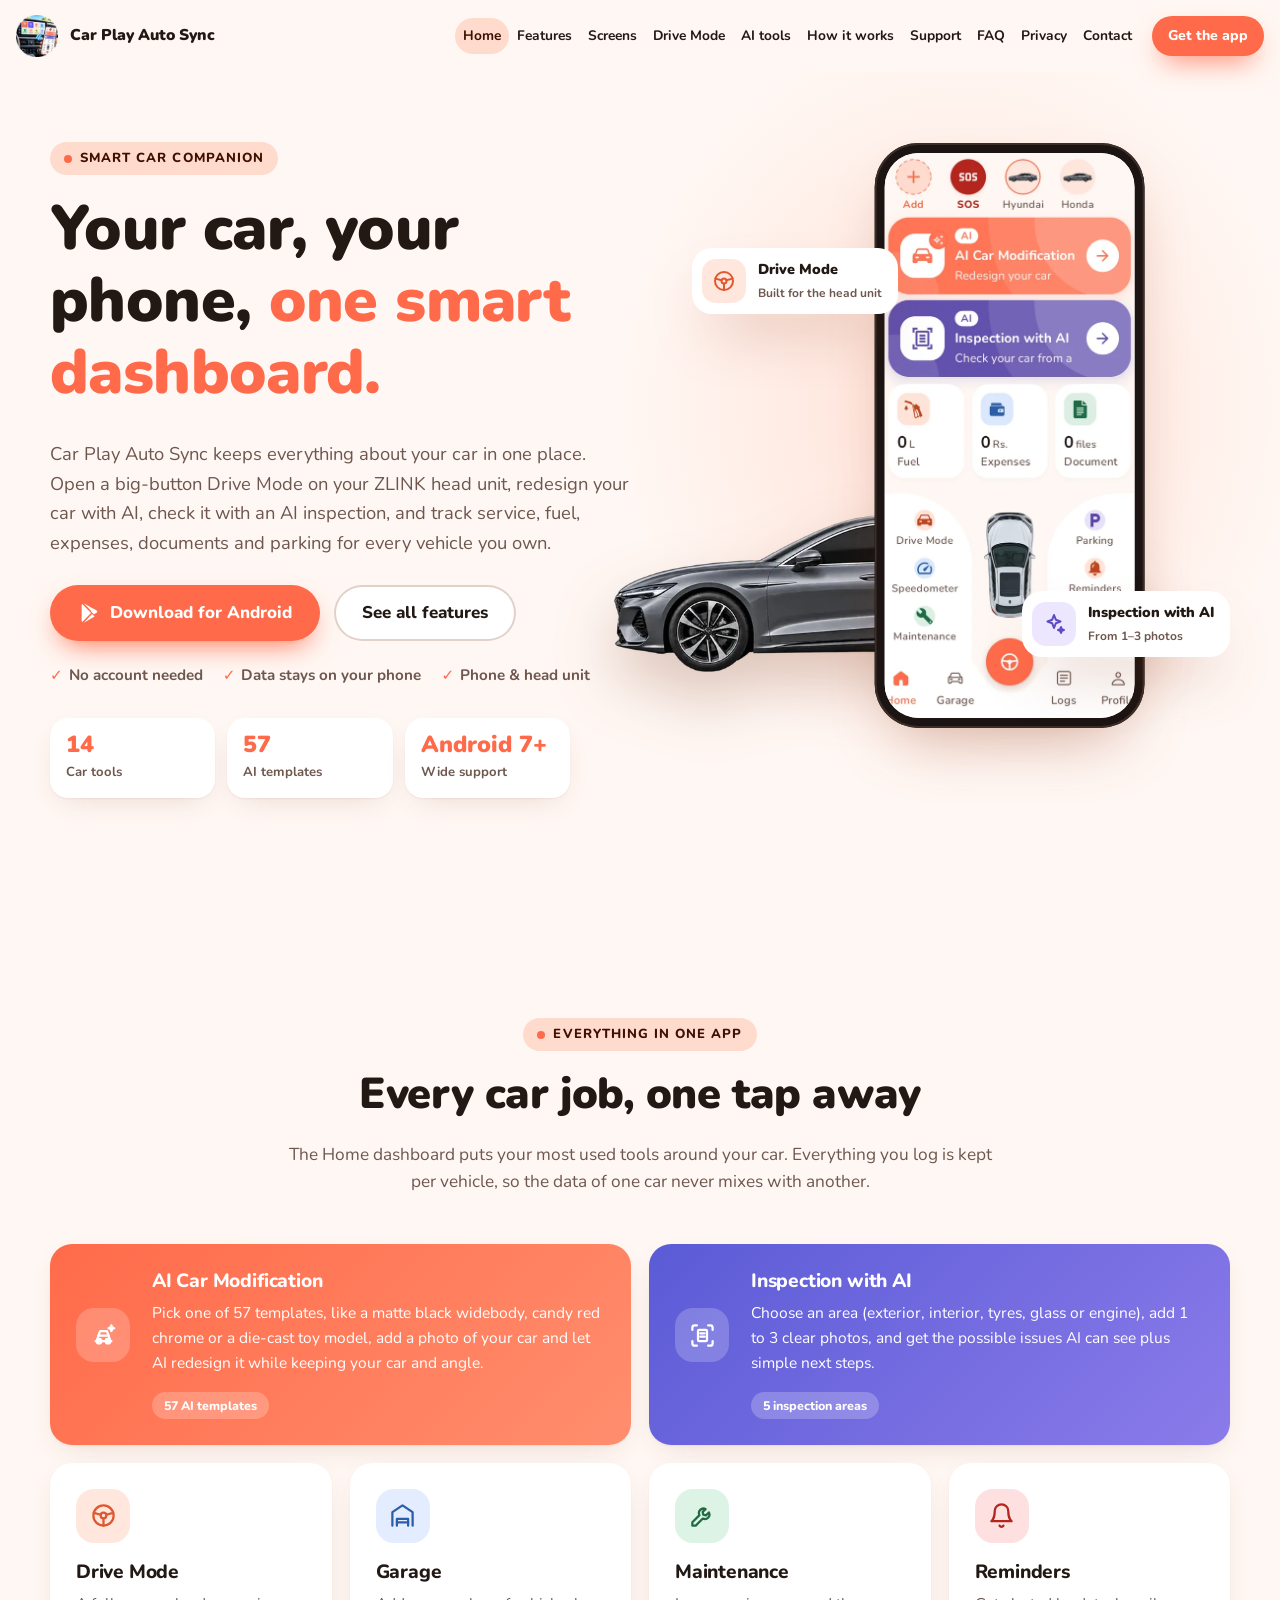
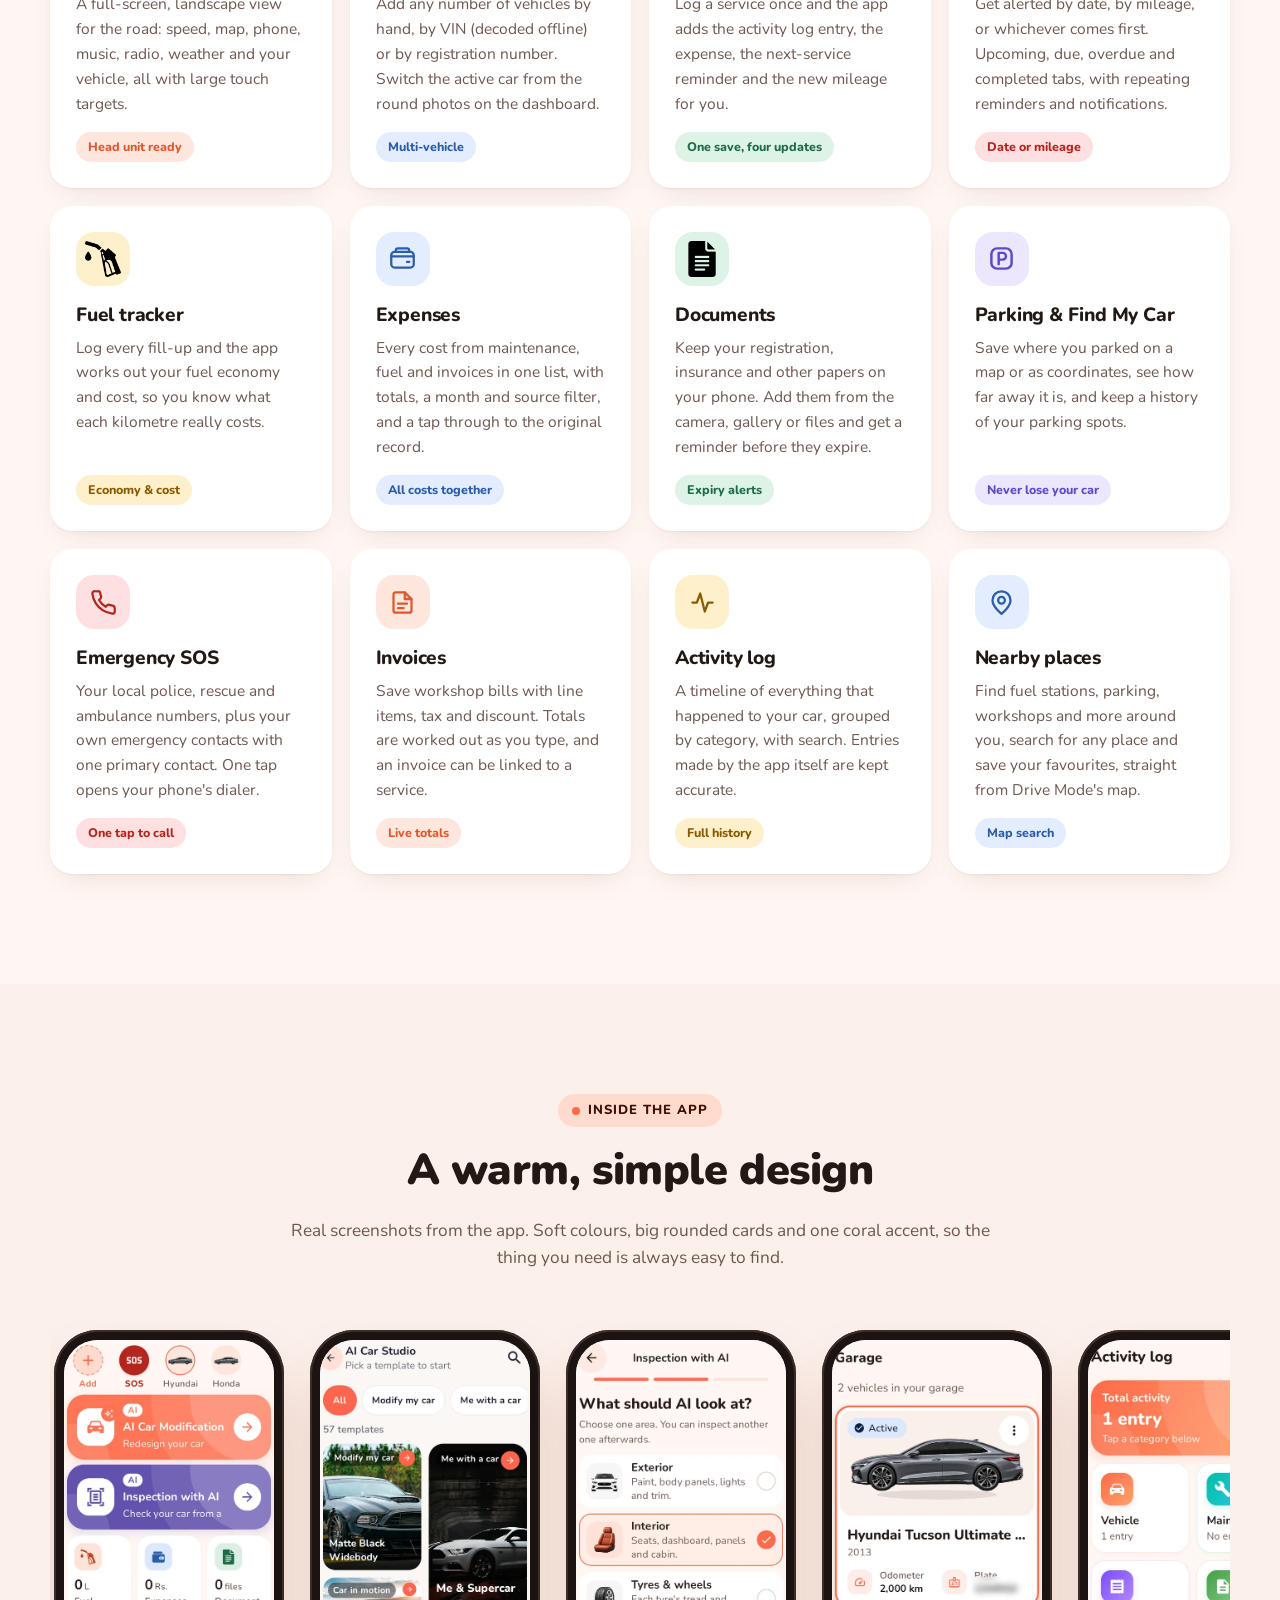
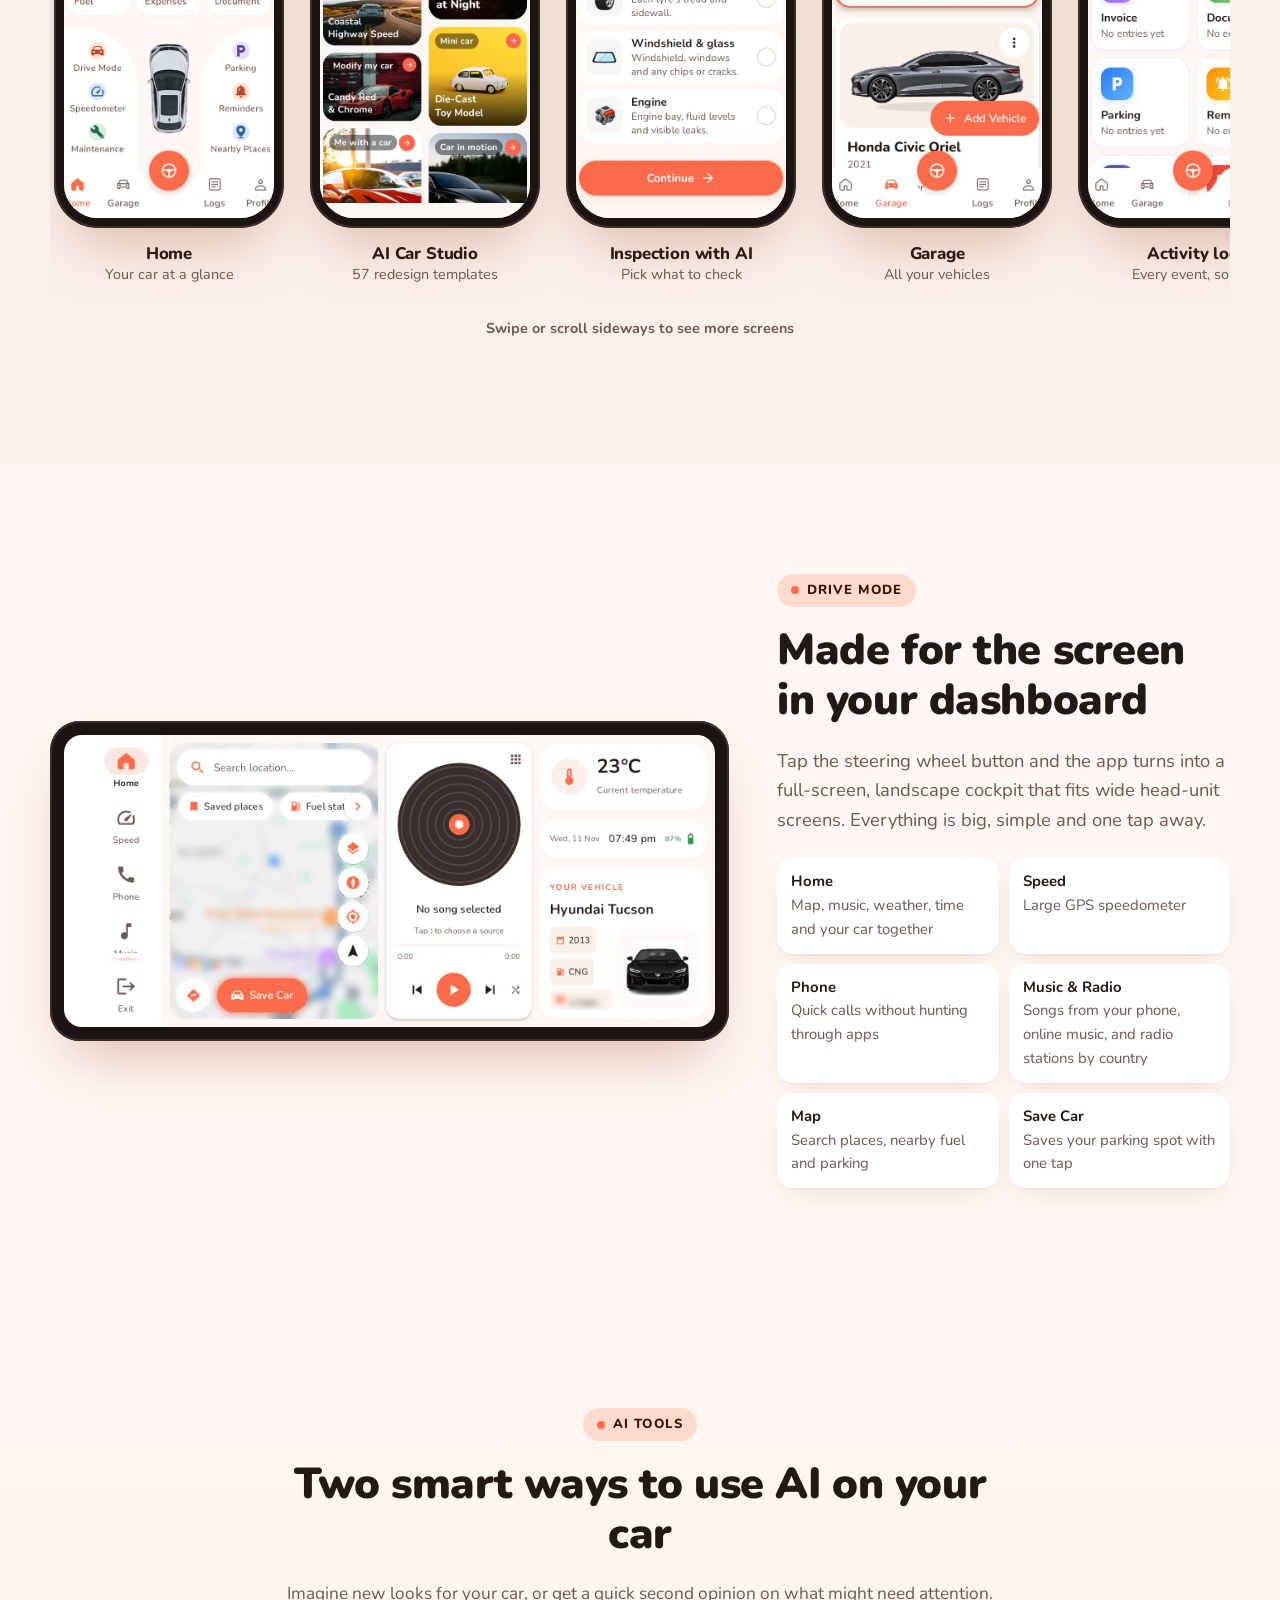
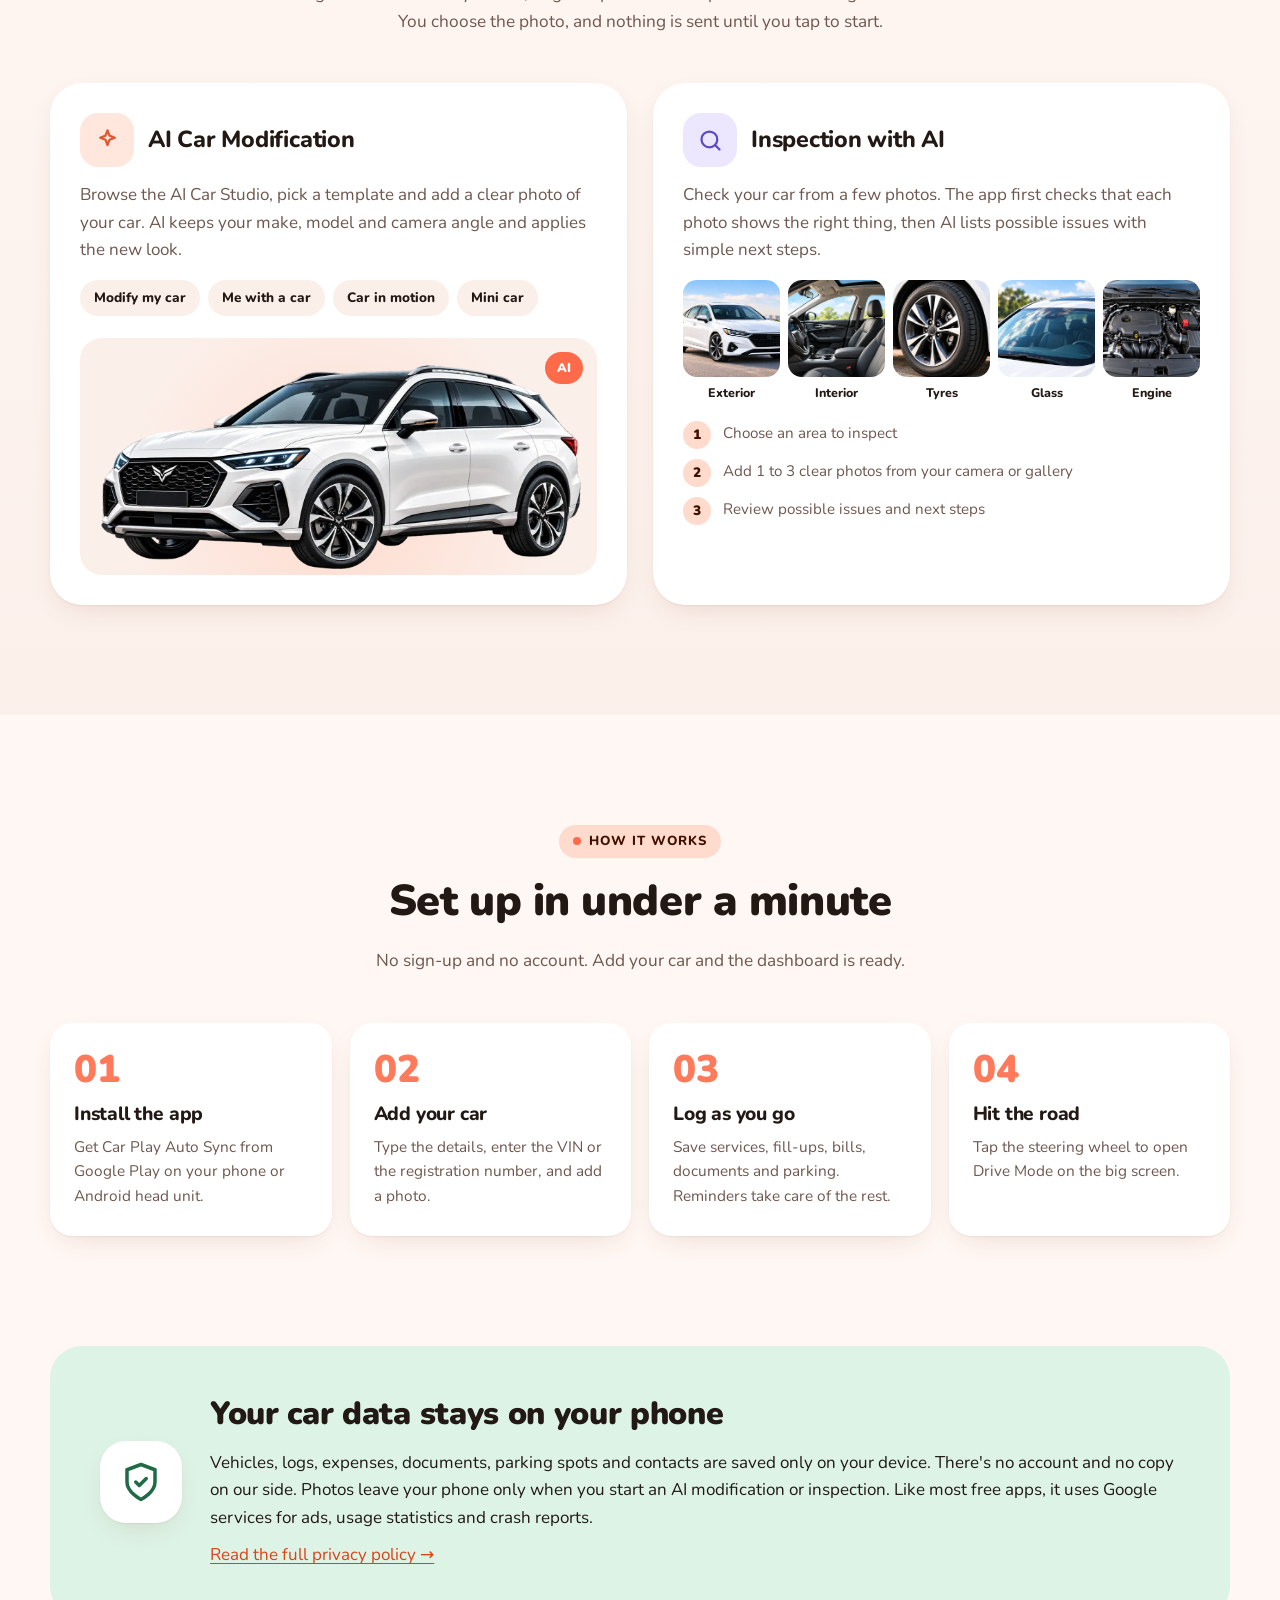
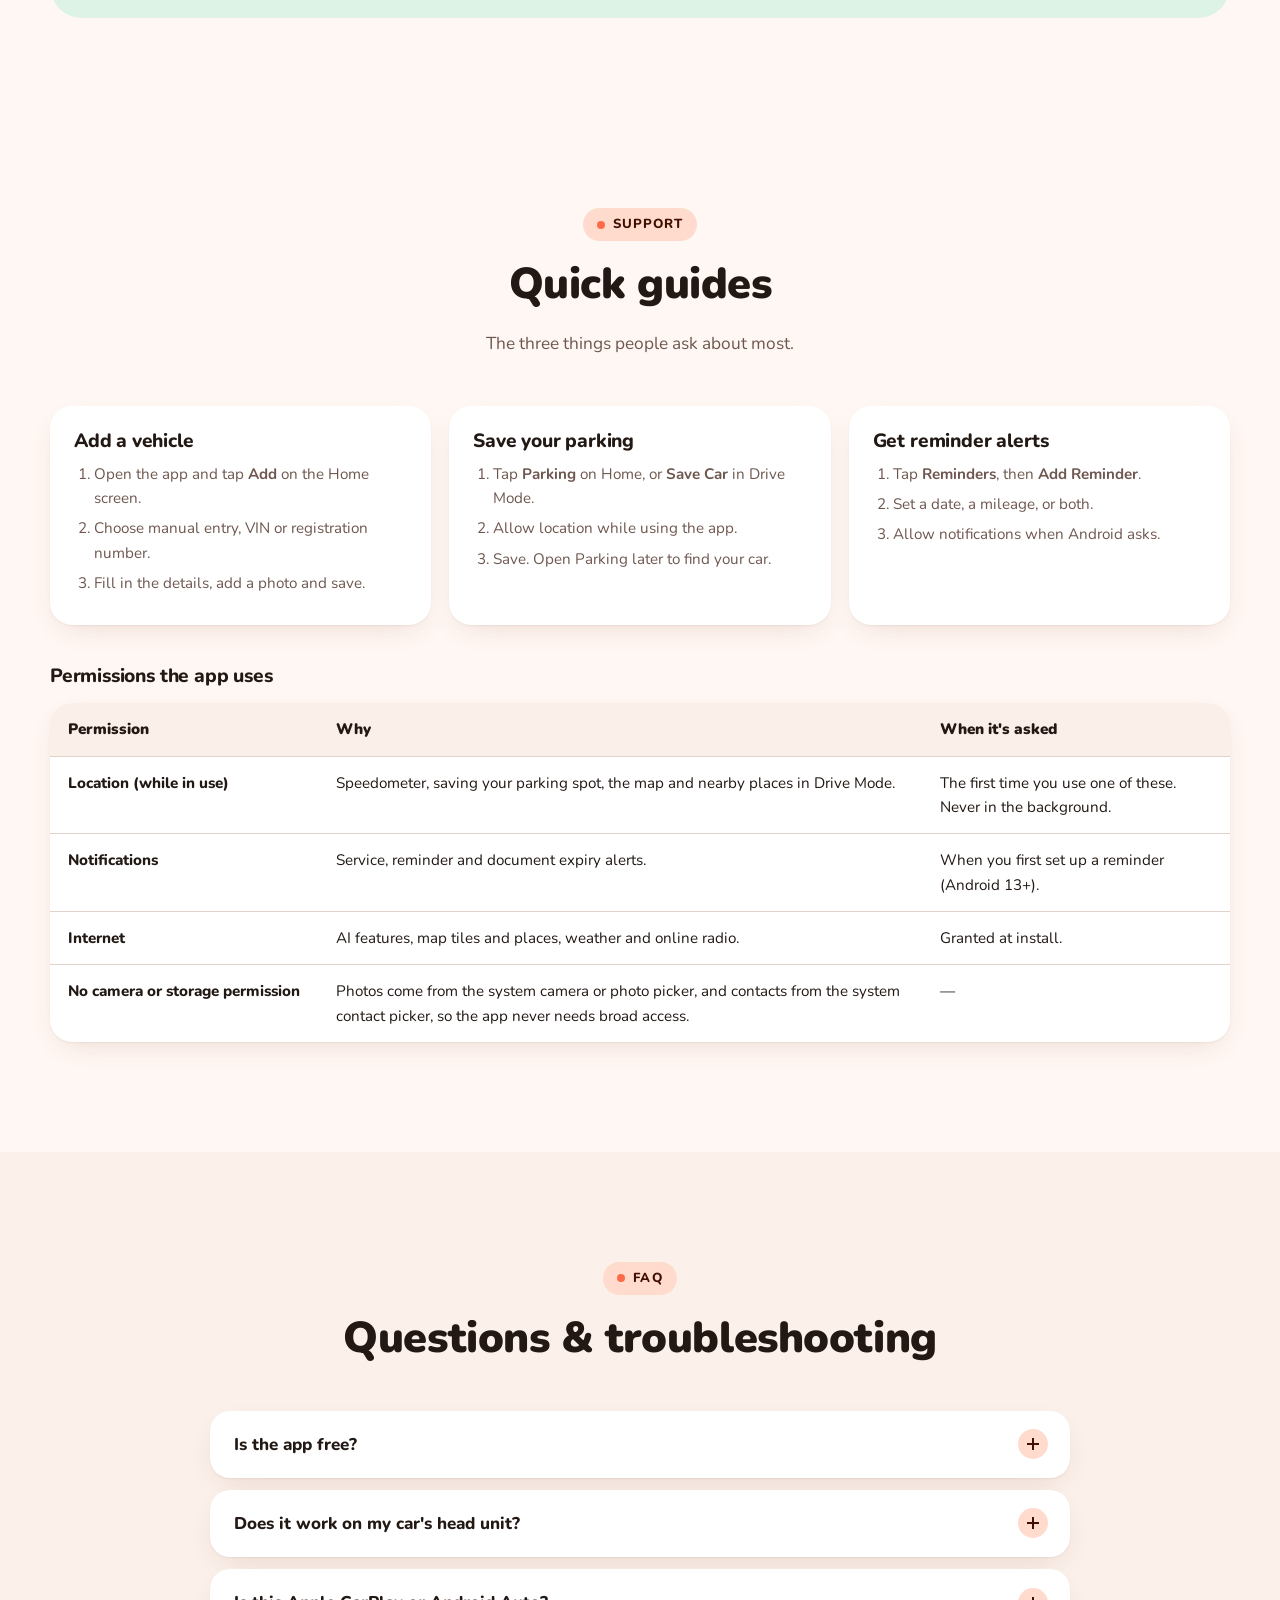
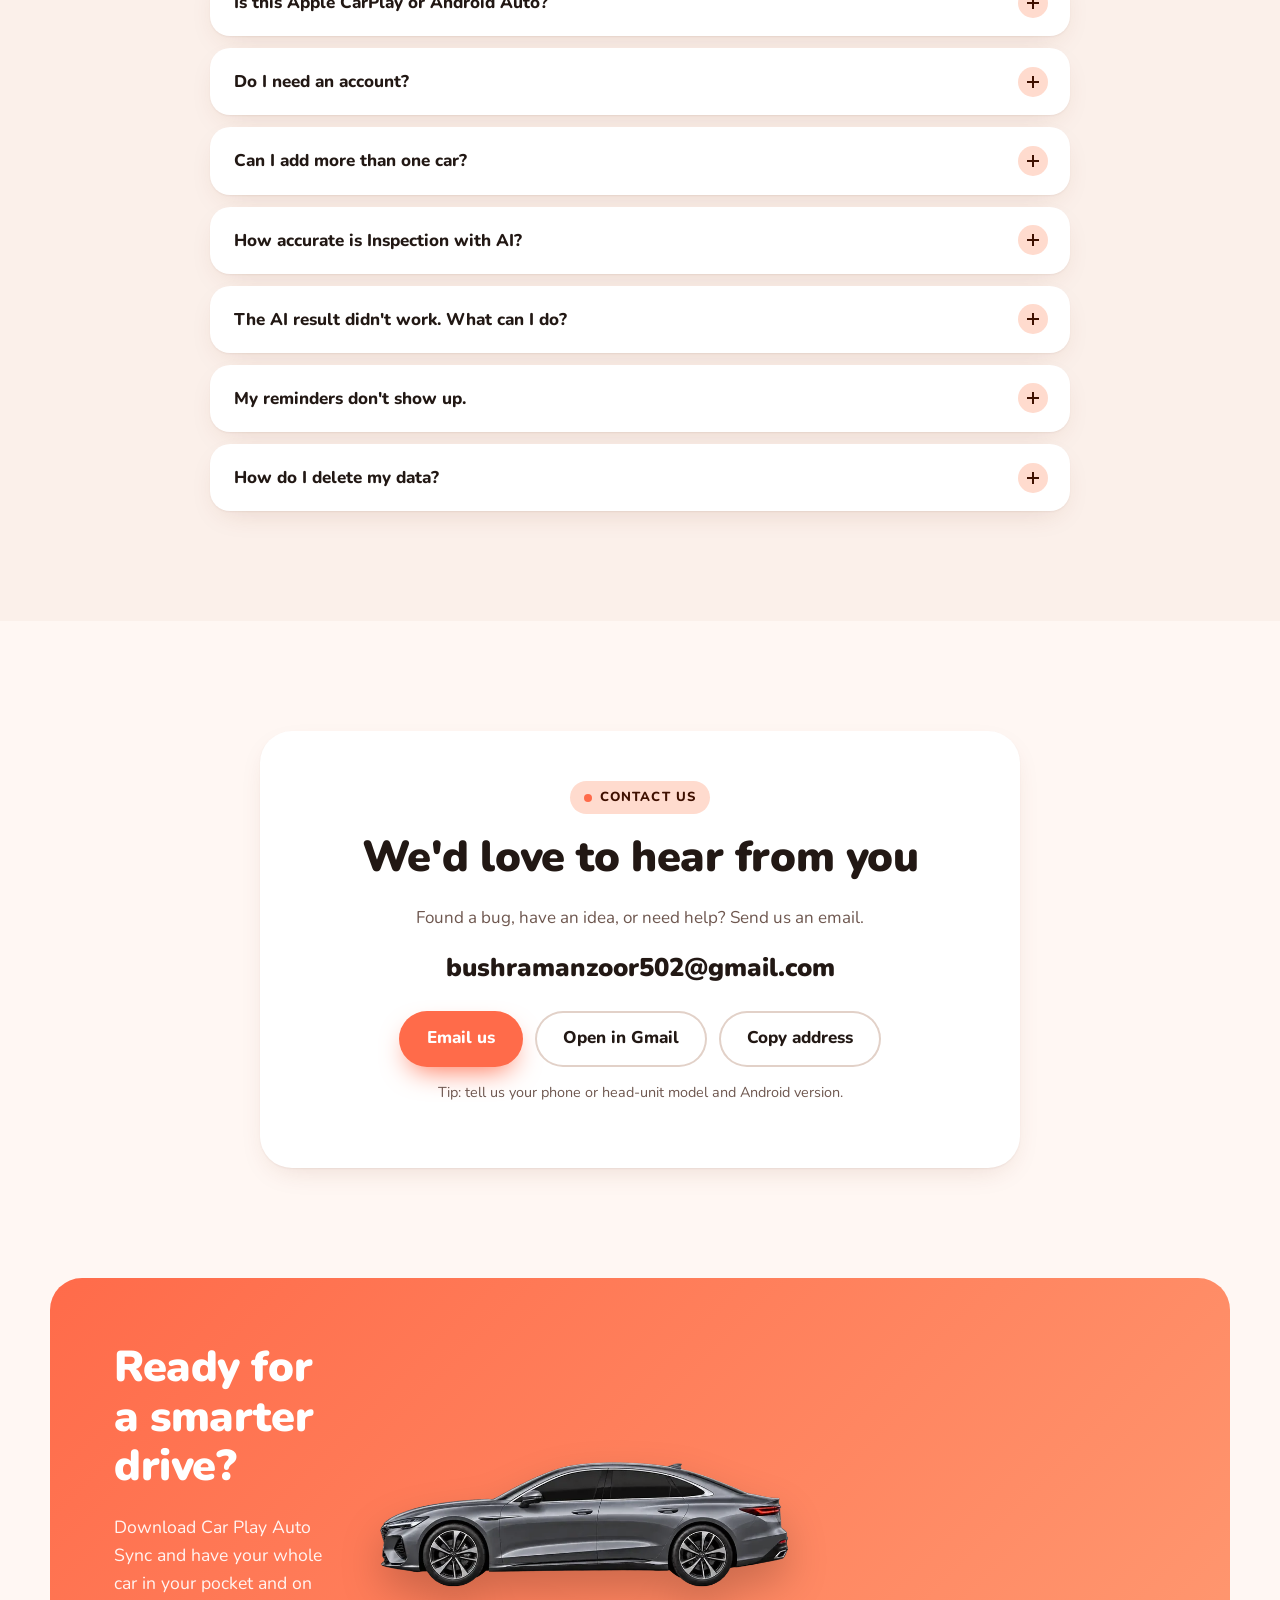
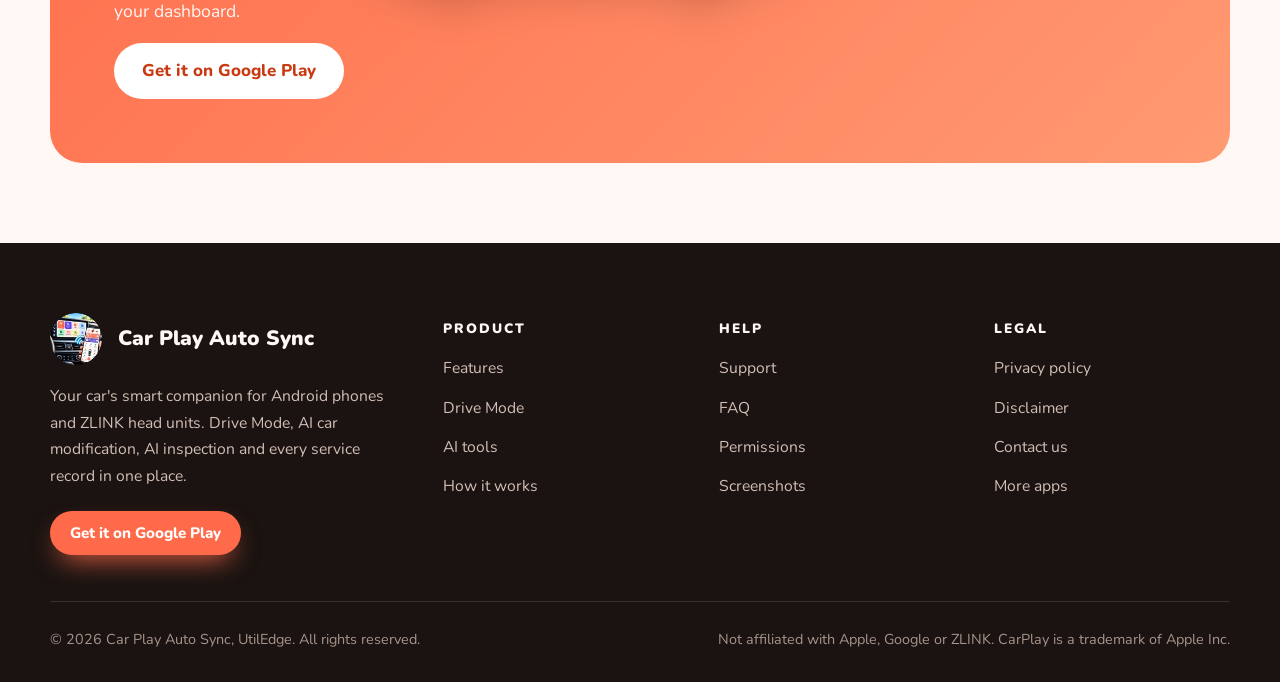
==== commit 054cdd40: "Audit fixes: smaller icons, non-blocking fonts, heading order, cache headers Co-Authored-By: Claude " ====
--- a/index.html
+++ b/index.html
@@ -7,8 +7,8 @@
 <meta name="description" content="Car Play Auto Sync is an Android car companion app: a landscape Drive Mode for your head unit, AI Car Modification, Inspection with AI, maintenance, reminders, fuel, expenses, documents, parking and Emergency SOS, with your data kept on your phone.">
 <meta name="theme-color" content="#FF6B4A">
 <meta name="color-scheme" content="light">
-<link rel="icon" href="assets/img/icons/launcher_round.png?v=1">
-<link rel="apple-touch-icon" href="assets/img/icons/launcher.png?v=1">
+<link rel="icon" href="assets/img/icons/favicon_64.png?v=1">
+<link rel="apple-touch-icon" href="assets/img/icons/apple_180.png?v=1">
 
 <meta property="og:type" content="website">
 <meta property="og:site_name" content="Car Play Auto Sync">
@@ -23,8 +23,9 @@
 
 <link rel="preconnect" href="https://fonts.googleapis.com">
 <link rel="preconnect" href="https://fonts.gstatic.com" crossorigin>
-<link href="https://fonts.googleapis.com/css2?family=Nunito:wght@400;600;700;800;900&amp;display=swap" rel="stylesheet">
-<link rel="stylesheet" href="assets/css/style.css?v=10">
+<link href="https://fonts.googleapis.com/css2?family=Nunito:wght@400;600;700;800;900&amp;display=swap" rel="stylesheet" media="print" onload="this.media='all'">
+<noscript><link href="https://fonts.googleapis.com/css2?family=Nunito:wght@400;600;700;800;900&amp;display=swap" rel="stylesheet"></noscript>
+<link rel="stylesheet" href="assets/css/style.css?v=12">
 </head>
 <body>
 
@@ -33,7 +34,7 @@
 <header class="site-header">
   <div class="wrap nav">
     <a class="brand" href="#top">
-      <img src="assets/img/icons/launcher_round.png?v=1" alt="" width="42" height="42">
+      <img src="assets/img/icons/icon_96.webp?v=1" alt="" width="42" height="42">
       <span class="brand-name">Car Play Auto Sync<small>Smart car companion for ZLINK</small></span>
     </a>
 
@@ -514,7 +515,7 @@
     <div class="footer-grid">
       <div class="footer-brand">
         <a class="brand" href="index.html#top">
-          <img src="assets/img/icons/launcher_round.png?v=1" alt="" width="46" height="46">
+          <img src="assets/img/icons/icon_96.webp?v=1" alt="" width="46" height="46">
           <span class="brand-name">Car Play Auto Sync<small>Smart car companion</small></span>
         </a>
         <p class="footer-about">Your car's smart companion for Android phones and ZLINK head units. Drive Mode,
@@ -522,7 +523,7 @@
         <a class="btn btn-primary btn-sm" href="https://play.google.com/store/apps/details?id=utiledge.carplayandroid.carmirroring.auto.sync" target="_blank" rel="noopener">Get it on Google Play</a>
       </div>
       <nav class="footer-col" aria-label="Product">
-        <h4>Product</h4>
+        <h2 class="footer-title">Product</h2>
         <ul>
           <li><a href="index.html#features">Features</a></li>
           <li><a href="index.html#drive">Drive Mode</a></li>
@@ -531,7 +532,7 @@
         </ul>
       </nav>
       <nav class="footer-col" aria-label="Help">
-        <h4>Help</h4>
+        <h2 class="footer-title">Help</h2>
         <ul>
           <li><a href="index.html#support">Support</a></li>
           <li><a href="index.html#faq">FAQ</a></li>
@@ -540,7 +541,7 @@
         </ul>
       </nav>
       <nav class="footer-col" aria-label="Legal">
-        <h4>Legal</h4>
+        <h2 class="footer-title">Legal</h2>
         <ul>
           <li><a href="privacy.html">Privacy policy</a></li>
           <li><a href="privacy.html#disclaimer">Disclaimer</a></li>
--- a/assets/css/style.css
+++ b/assets/css/style.css
@@ -123,7 +123,7 @@
 .nav-toggle[aria-expanded="true"] span::before { top: 0; transform: rotate(45deg); }
 .nav-toggle[aria-expanded="true"] span::after { top: 0; transform: rotate(-45deg); }
 
-@media (max-width: 1100px) {
+@media (max-width: 900px) {
   .nav-toggle { display: block; }
   .nav-links { display: none; position: absolute; top: 72px; left: 16px; right: 16px; flex-direction: column; background: var(--panel); border-radius: var(--radius); padding: 10px; box-shadow: var(--shadow-lg); }
   .nav-links.open { display: flex; }
@@ -302,7 +302,7 @@
 .site-footer .brand-name { font-size: 1.3rem; }
 .site-footer .brand-name small { color: #FFB59D; font-size: .74rem; letter-spacing: .12em; text-transform: uppercase; font-weight: 800; }
 .footer-about { max-width: 420px; line-height: 1.7; margin-bottom: 22px; }
-.footer-col h4 { color: #FFF7F3; font-size: .85rem; font-weight: 900; letter-spacing: .14em; text-transform: uppercase; margin: 8px 0 20px; }
+.footer-col .footer-title { color: #FFF7F3; font-size: .85rem; font-weight: 900; letter-spacing: .14em; text-transform: uppercase; margin: 8px 0 20px; }
 .footer-col ul { list-style: none; padding: 0; margin: 0; display: grid; gap: 14px; }
 .footer-col a { color: #D3BEB5; text-decoration: none; transition: color .2s; }
 .footer-col a:hover { color: #FF6B4A; }
@@ -376,3 +376,11 @@
 @media (max-width: 460px) { .nav-cta .btn-back { display: inline-flex; width: auto; padding: 0 14px; } }
 /* Phones: the floating badges would cover the phone screenshot, so hide them there. */
 @media (max-width: 600px) { .hero-badge { display: none; } }
+/* Small laptops / zoomed browsers: still show every link inline, icon-only brand. */
+@media (min-width: 901px) and (max-width: 1100px) {
+  .nav { gap: 8px; }
+  .nav-links { gap: 0; }
+  .nav-links a { padding: 6px 6px; font-size: .8rem; }
+  .brand-name { display: none; }
+  .nav-cta .btn-sm { padding: 0 14px; min-height: 38px; font-size: .82rem; }
+}
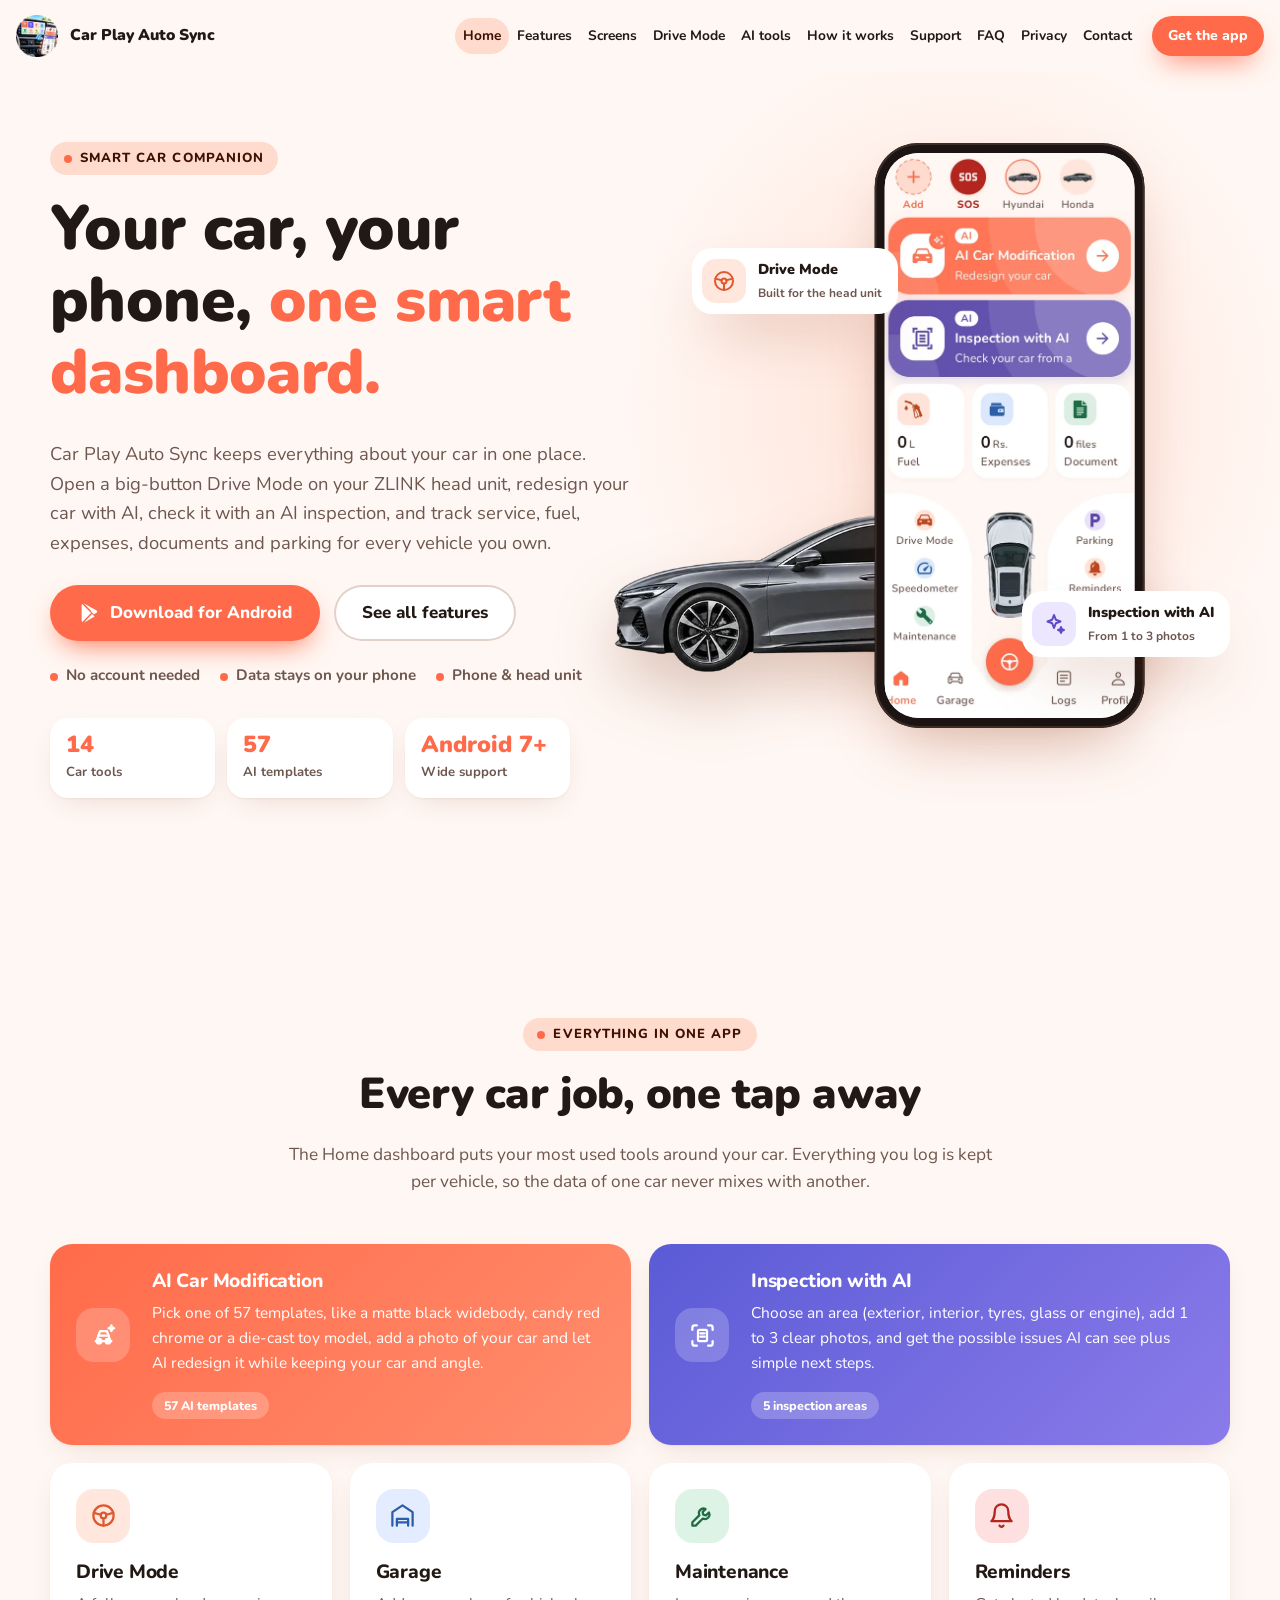
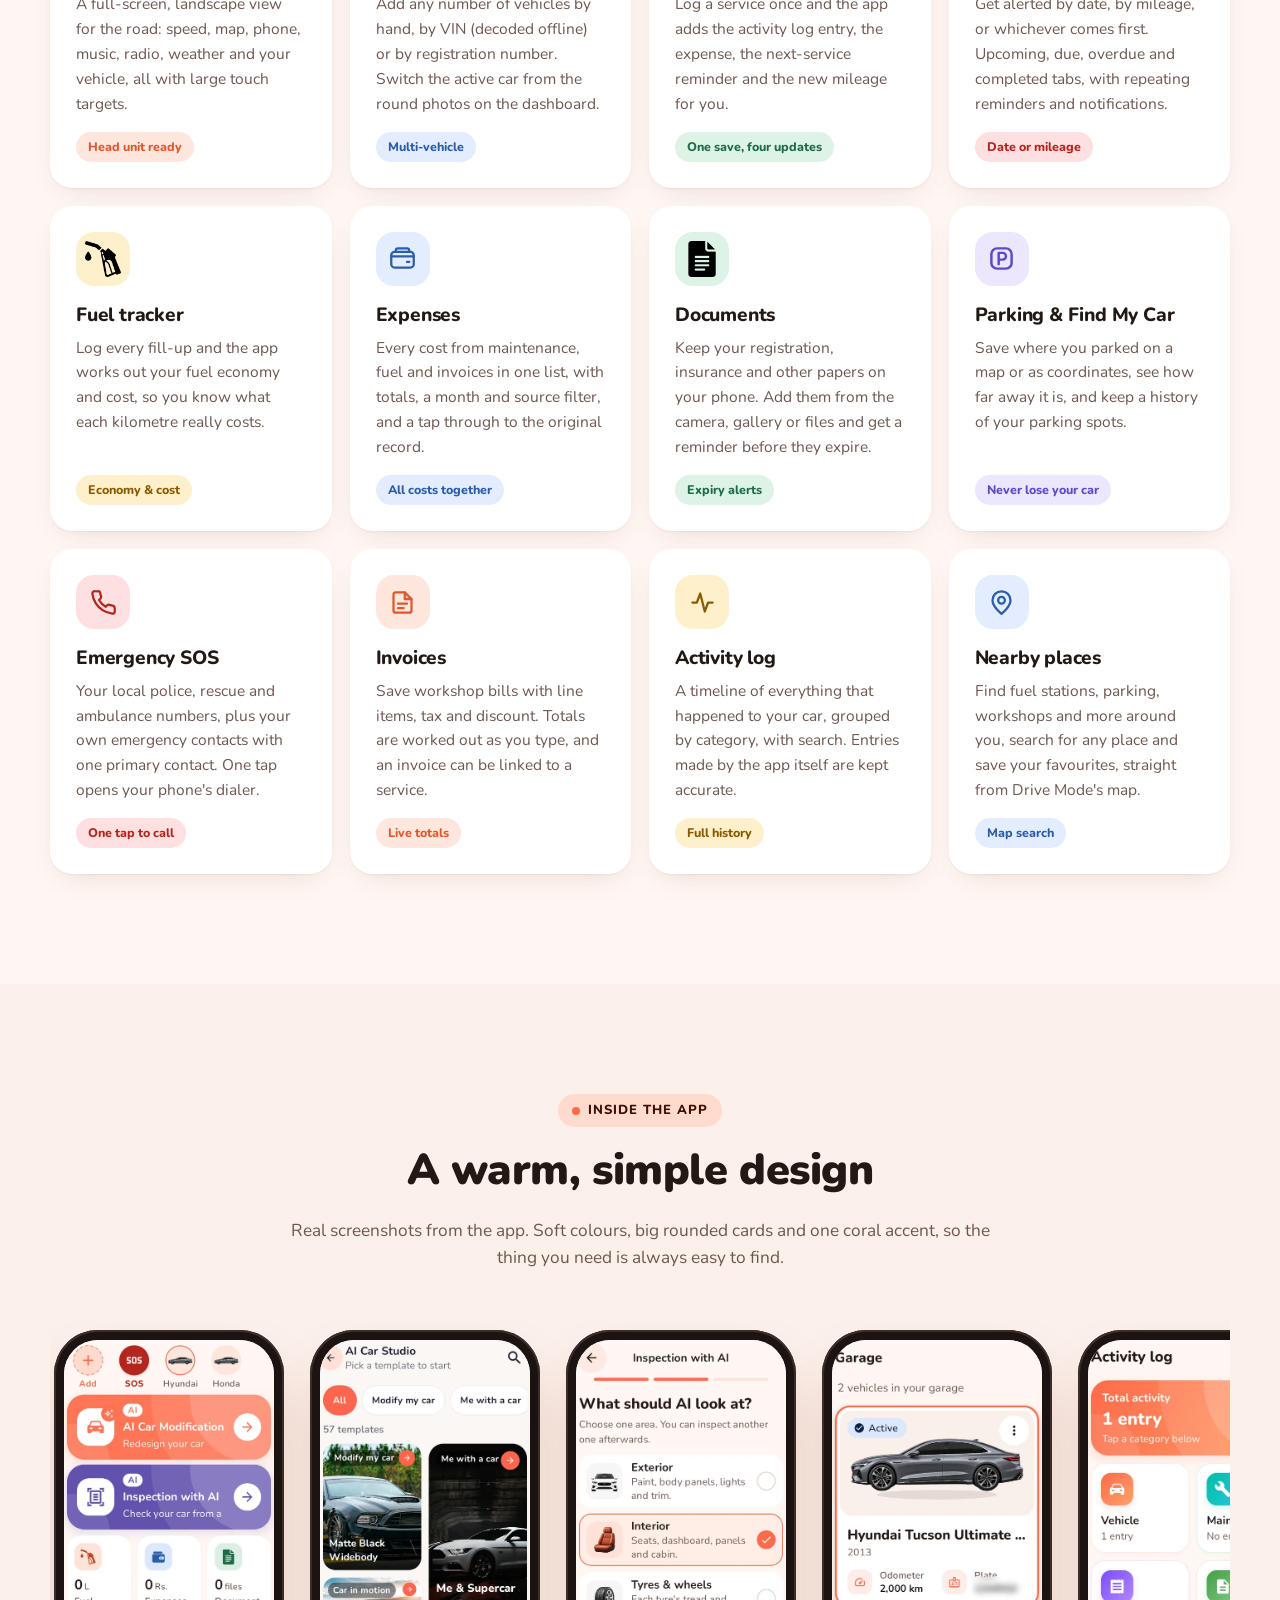
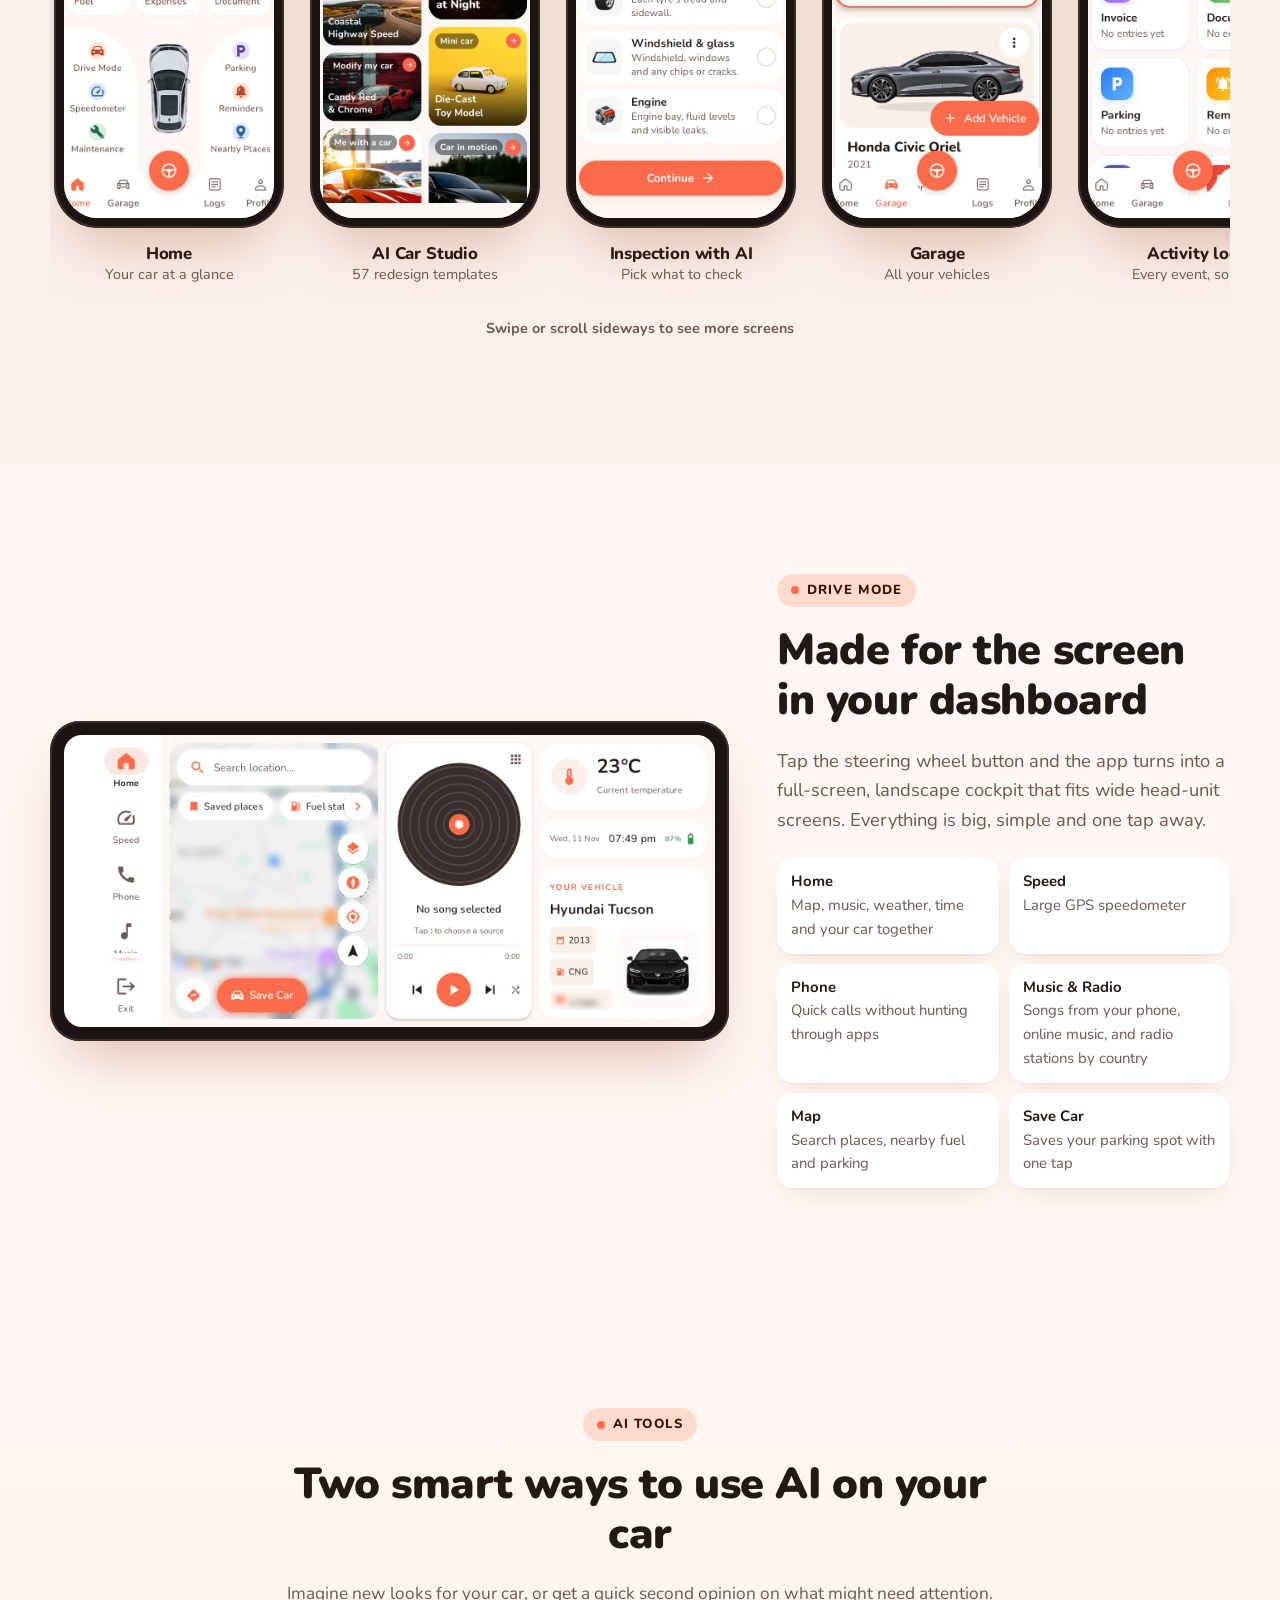
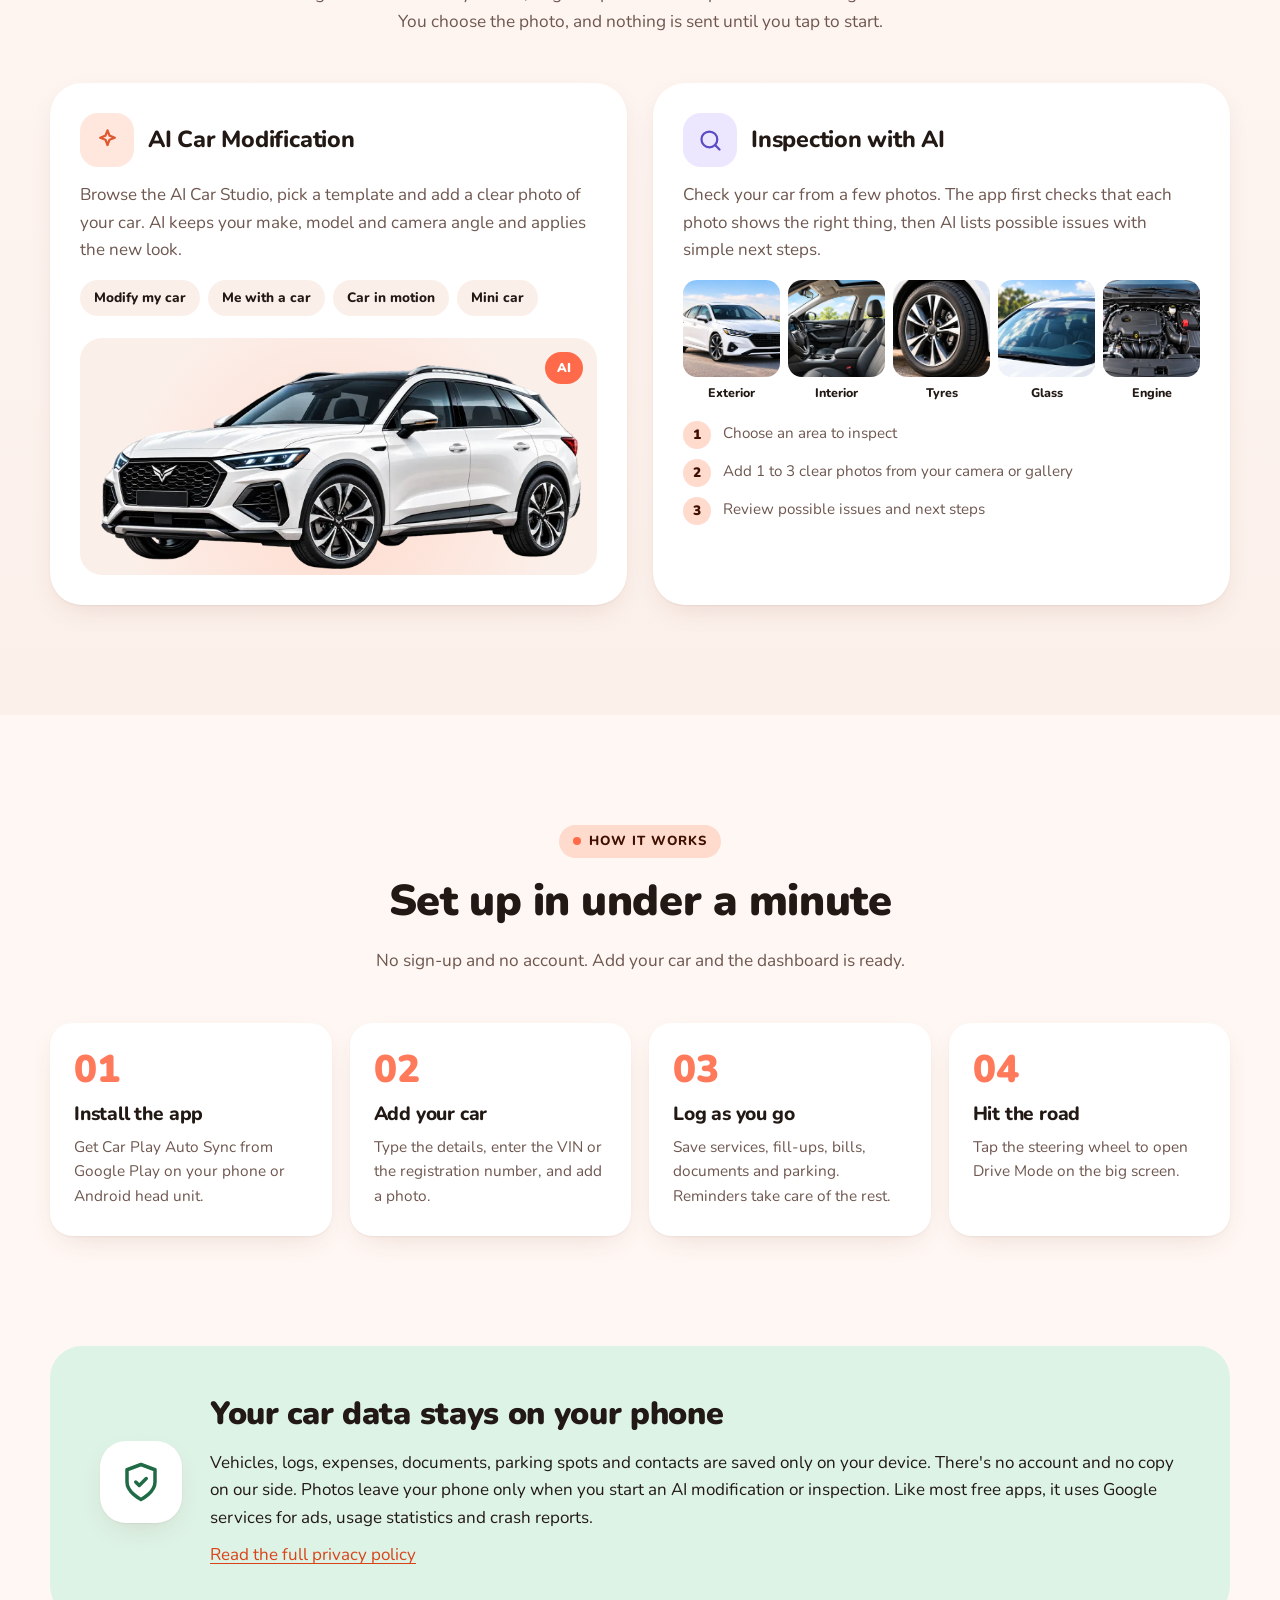
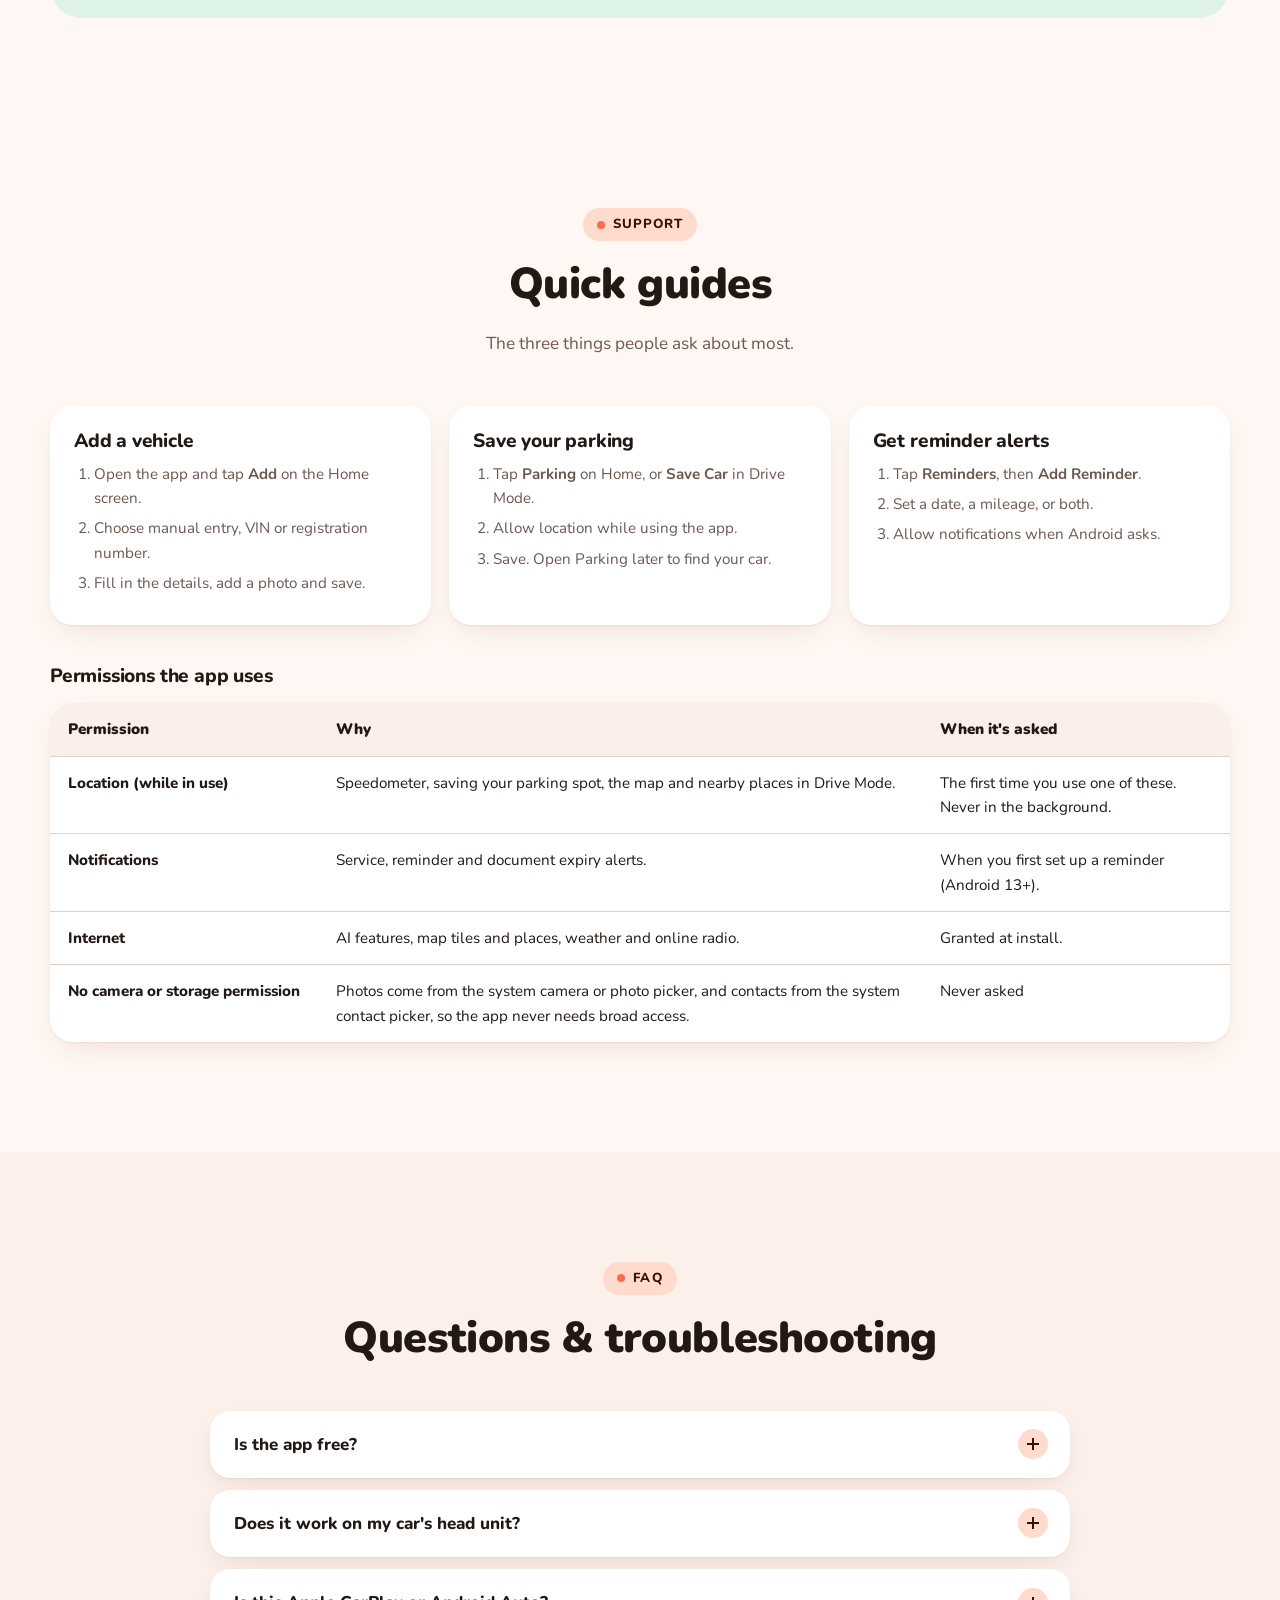
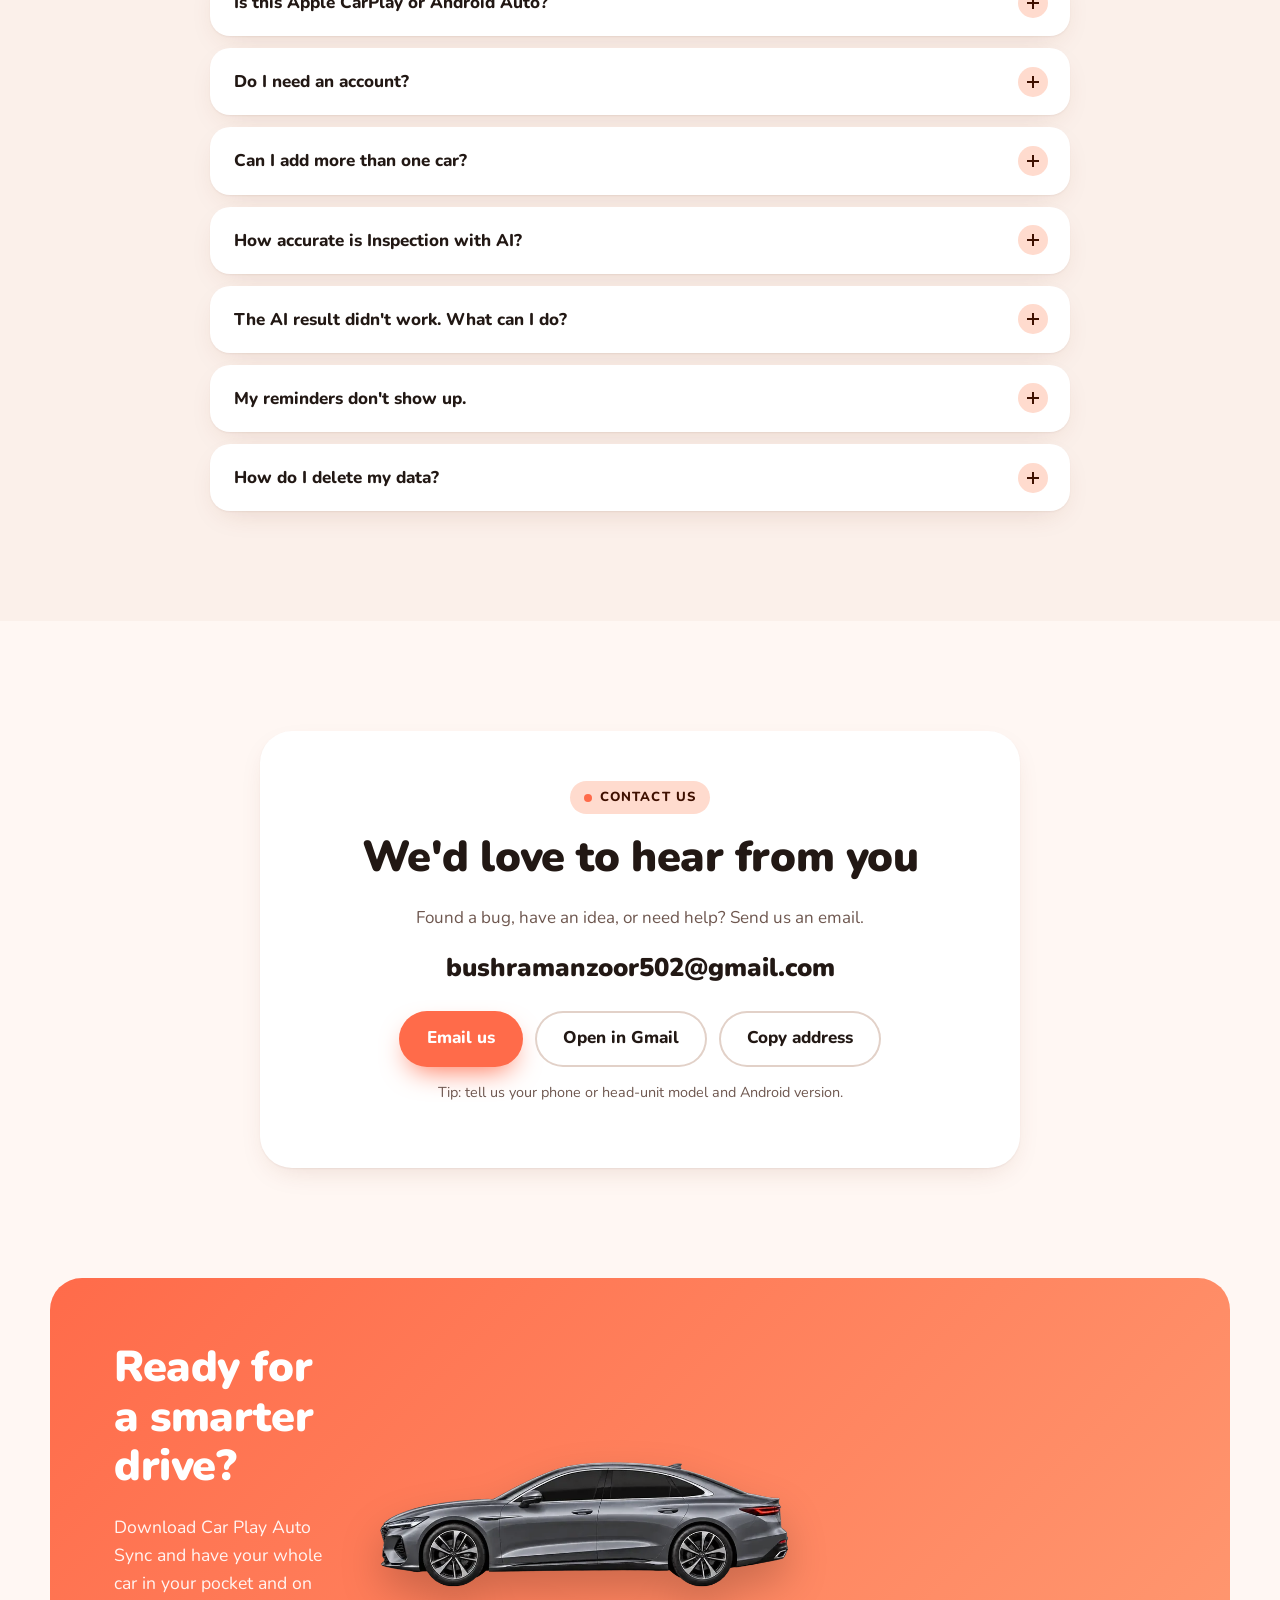
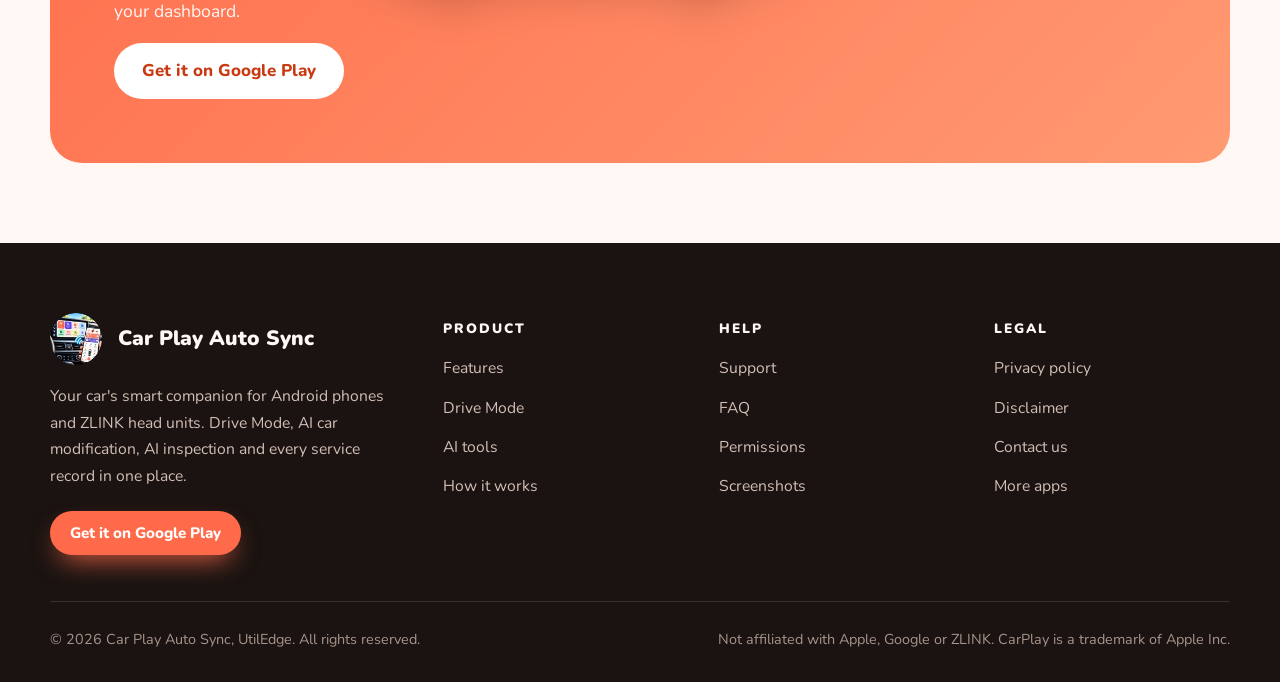
==== commit bf0dc20e: "Plain words instead of dashes and arrows; fit Back to site on phones Co-Authored-By: Claude Opus 5.5" ====
--- a/index.html
+++ b/index.html
@@ -25,7 +25,7 @@
 <link rel="preconnect" href="https://fonts.gstatic.com" crossorigin>
 <link href="https://fonts.googleapis.com/css2?family=Nunito:wght@400;600;700;800;900&amp;display=swap" rel="stylesheet" media="print" onload="this.media='all'">
 <noscript><link href="https://fonts.googleapis.com/css2?family=Nunito:wght@400;600;700;800;900&amp;display=swap" rel="stylesheet"></noscript>
-<link rel="stylesheet" href="assets/css/style.css?v=12">
+<link rel="stylesheet" href="assets/css/style.css?v=13">
 </head>
 <body>
 
@@ -107,7 +107,7 @@
       </div>
       <div class="hero-badge badge-b">
         <span class="ic" style="background:var(--lav);color:var(--lav-ink)"><svg viewBox="0 0 24 24" fill="none" stroke="currentColor" stroke-width="2" stroke-linecap="round" stroke-linejoin="round" aria-hidden="true"><path d="M12 3l1.8 4.7L18.5 9.5l-4.7 1.8L12 16l-1.8-4.7L5.5 9.5l4.7-1.8z"/><path d="M19 15l.8 2.2L22 18l-2.2.8L19 21l-.8-2.2L16 18l2.2-.8z"/></svg></span>
-        <div><b>Inspection with AI</b><small>From 1–3 photos</small></div>
+        <div><b>Inspection with AI</b><small>From 1 to 3 photos</small></div>
       </div>
     </div>
 
@@ -398,7 +398,7 @@
         <p>Vehicles, logs, expenses, documents, parking spots and contacts are saved only on your device. There's
            no account and no copy on our side. Photos leave your phone only when you start an AI modification or
            inspection. Like most free apps, it uses Google services for ads, usage statistics and crash reports.</p>
-        <a href="privacy.html">Read the full privacy policy →</a>
+        <a href="privacy.html">Read the full privacy policy</a>
       </div>
     </div>
   </div>
@@ -448,7 +448,7 @@
           <tr><td>Location (while in use)</td><td>Speedometer, saving your parking spot, the map and nearby places in Drive Mode.</td><td>The first time you use one of these. Never in the background.</td></tr>
           <tr><td>Notifications</td><td>Service, reminder and document expiry alerts.</td><td>When you first set up a reminder (Android 13+).</td></tr>
           <tr><td>Internet</td><td>AI features, map tiles and places, weather and online radio.</td><td>Granted at install.</td></tr>
-          <tr><td>No camera or storage permission</td><td>Photos come from the system camera or photo picker, and contacts from the system contact picker, so the app never needs broad access.</td><td>—</td></tr>
+          <tr><td>No camera or storage permission</td><td>Photos come from the system camera or photo picker, and contacts from the system contact picker, so the app never needs broad access.</td><td>Never asked</td></tr>
         </tbody>
       </table>
     </div>
@@ -471,7 +471,7 @@
       <details class="reveal"><summary>How accurate is Inspection with AI?</summary><div>AI only checks what your photos show, so it can miss issues or flag something harmless. Use it as a helpful first look, not as a replacement for a mechanic. Clear, well-lit photos give the best results.</div></details>
       <details class="reveal"><summary>The AI result didn't work. What can I do?</summary><div>Check your internet connection and try a clearer photo of the whole car, taken from the side or a 3/4 angle. If the app says "Incorrect photo", the photo doesn't show the area you picked.</div></details>
       <details class="reveal"><summary>My reminders don't show up.</summary><div>Make sure notifications are allowed for the app in Android settings, and turn off battery optimisation for it if your phone closes background apps aggressively.</div></details>
-      <details class="reveal"><summary>How do I delete my data?</summary><div>Open <b>Profile → Delete all data</b>. This removes everything from your phone and can't be undone. Uninstalling the app also removes it.</div></details>
+      <details class="reveal"><summary>How do I delete my data?</summary><div>Open <b>Profile</b> and tap <b>Delete all data</b>. This removes everything from your phone and can't be undone. Uninstalling the app also removes it.</div></details>
     </div>
   </div>
 </section>
--- a/assets/css/style.css
+++ b/assets/css/style.css
@@ -138,7 +138,7 @@
 .lede { font-size: 1.15rem; color: var(--muted); max-width: 580px; }
 .hero-actions { display: flex; flex-wrap: wrap; gap: 14px; margin: 28px 0 22px; }
 .hero-points { list-style: none; display: flex; flex-wrap: wrap; gap: 8px 20px; padding: 0; margin: 0 0 30px; color: var(--muted); font-weight: 700; font-size: .95rem; }
-.hero-points li::before { content: "✓"; color: var(--primary); font-weight: 900; margin-right: 6px; }
+.hero-points li::before { content: ""; display: inline-block; width: 8px; height: 8px; border-radius: 50%; background: var(--primary); margin-right: 8px; vertical-align: middle; }
 .hero-stats { display: grid; grid-template-columns: repeat(3, 1fr); gap: 12px; max-width: 520px; }
 .stat { background: var(--panel); border-radius: 18px; padding: 14px 16px; box-shadow: var(--shadow); }
 .stat strong { display: block; font-size: 1.45rem; font-weight: 900; color: var(--primary); line-height: 1.1; }
@@ -384,3 +384,5 @@
   .brand-name { display: none; }
   .nav-cta .btn-sm { padding: 0 14px; min-height: 38px; font-size: .82rem; }
 }
+/* Privacy page on phones: the brand name and "Back to site" can't share one row, so keep just the icon. */
+@media (max-width: 560px) { .nav:has(.btn-back) .brand-name { display: none; } }
